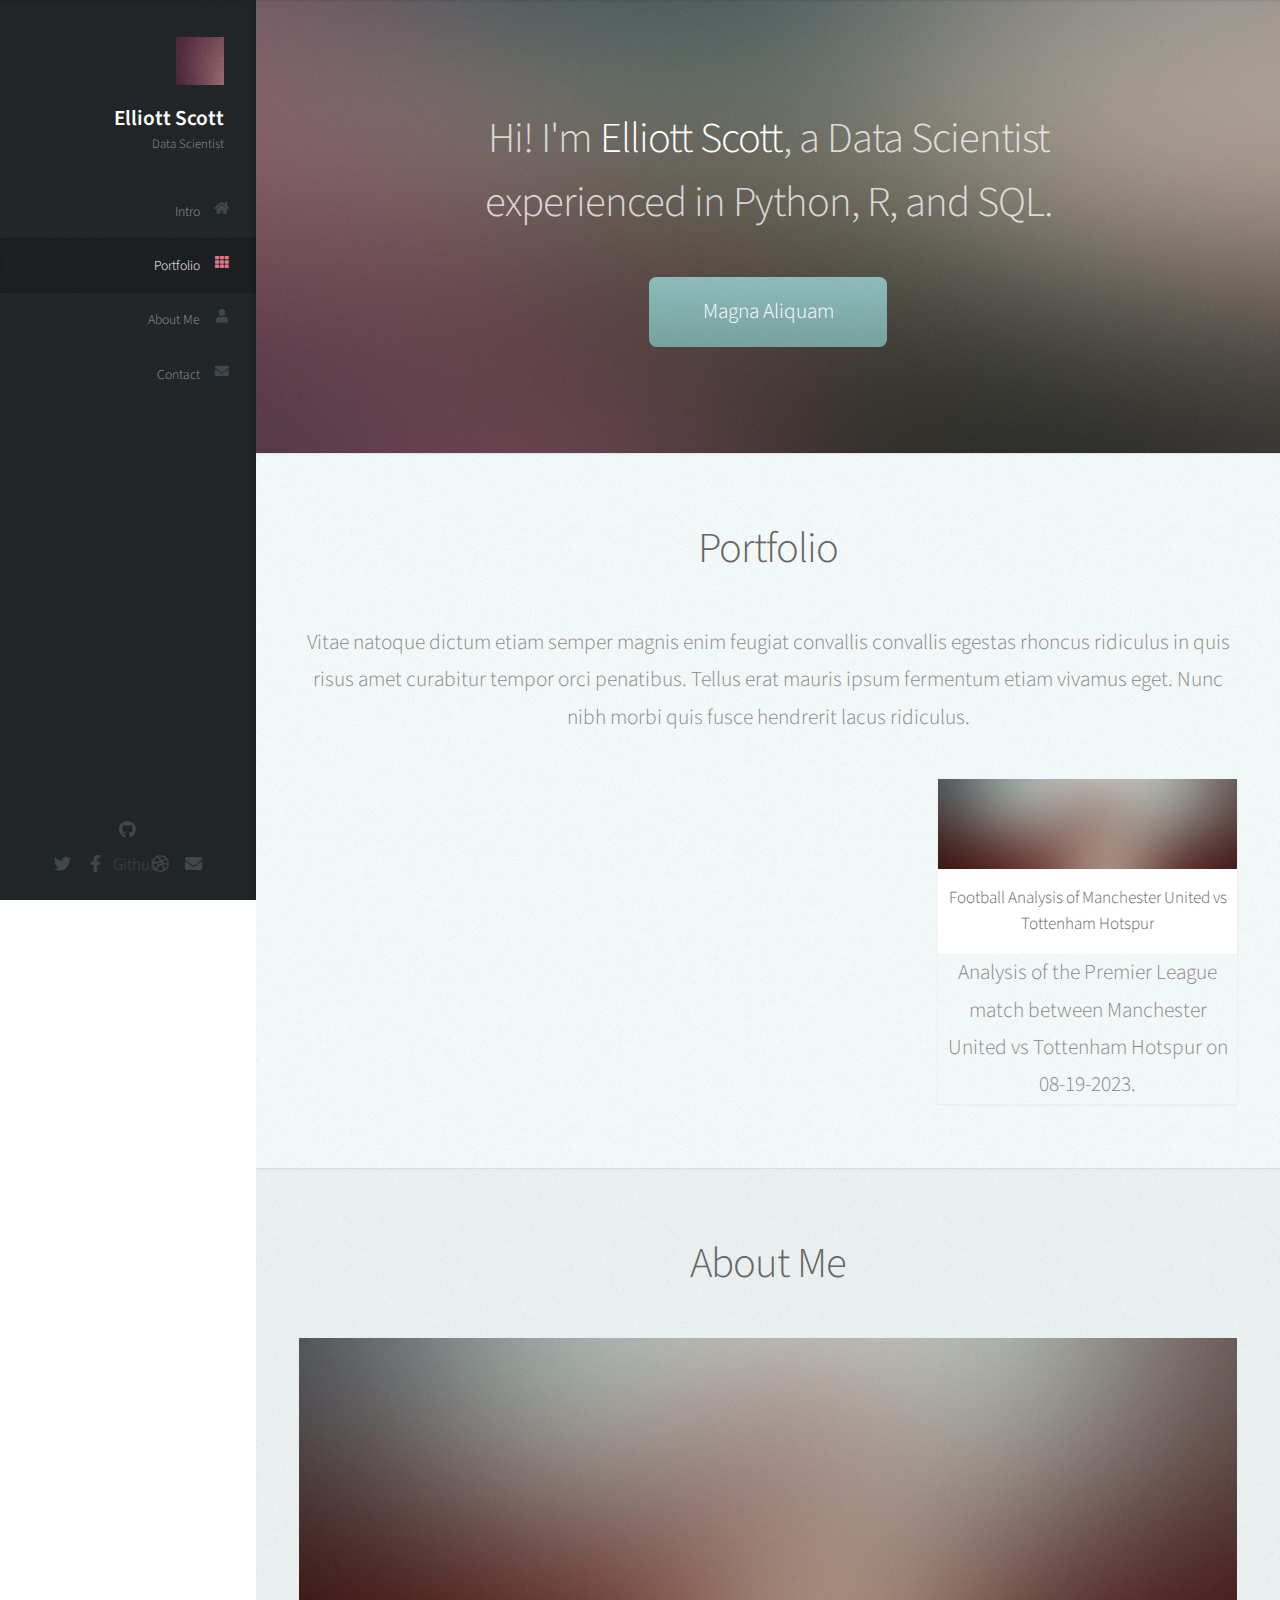
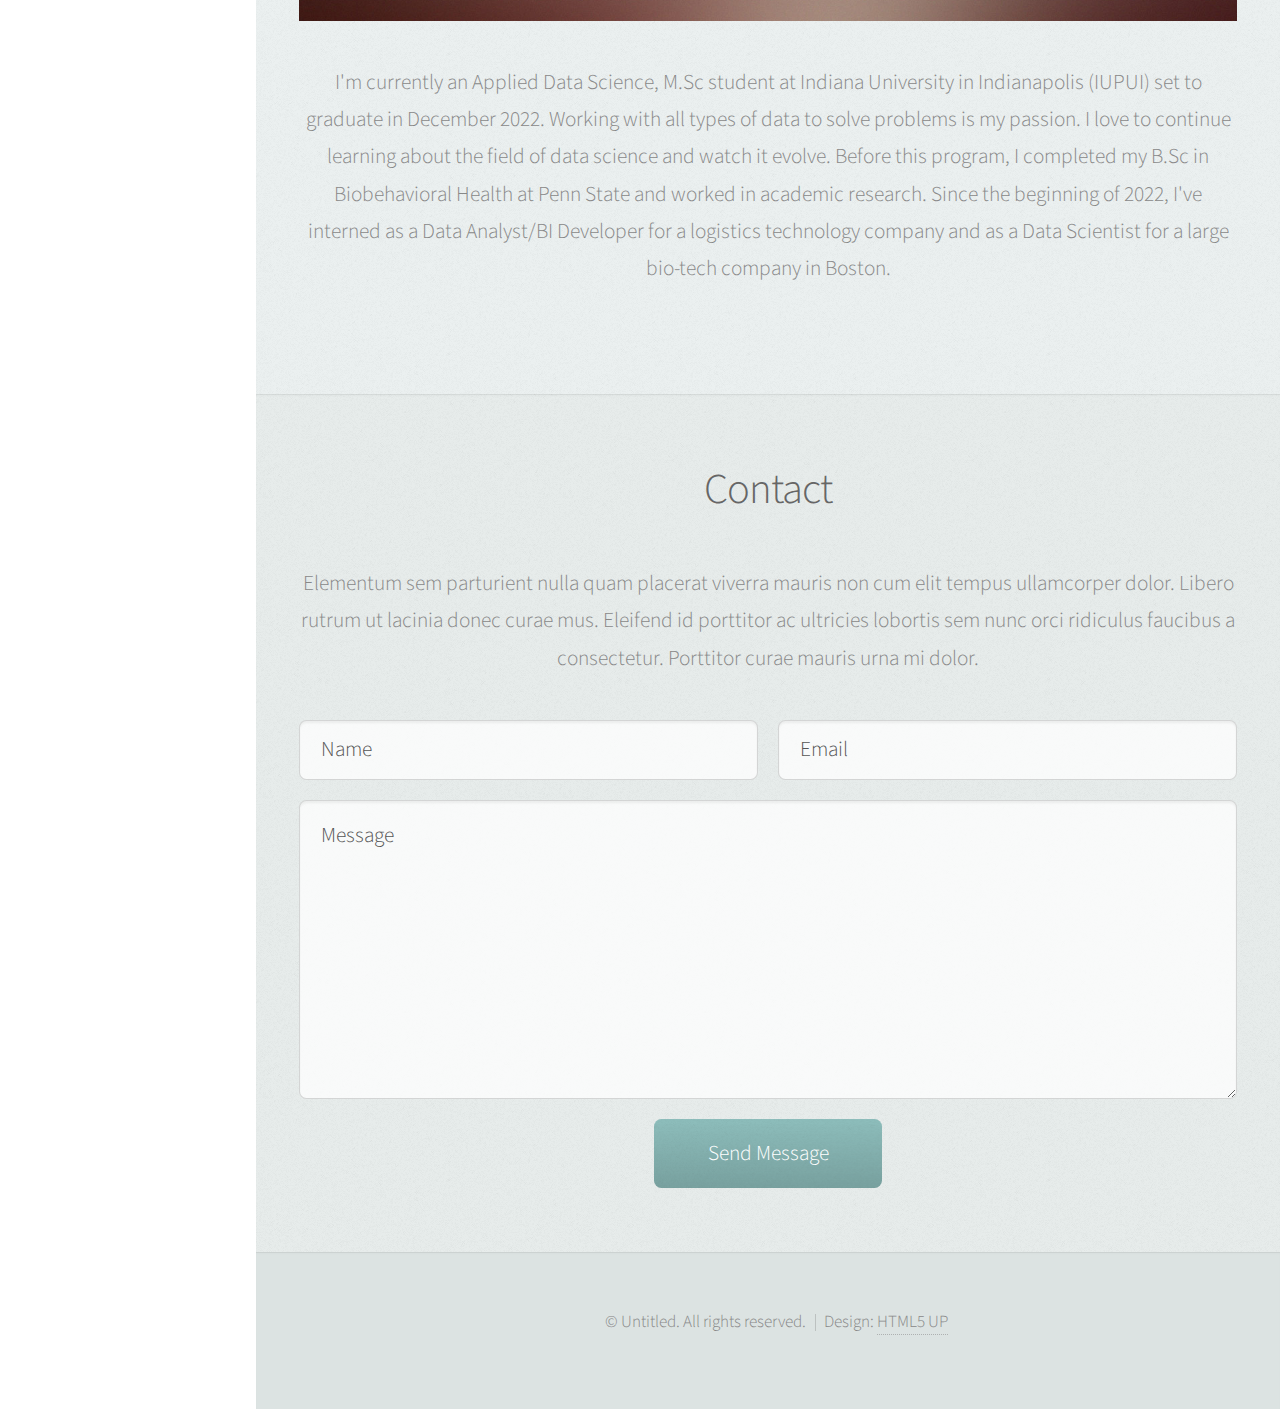
==== index.html @ d9883943 "Update index.html" ====
<!DOCTYPE HTML>
<!--
	Prologue by HTML5 UP
	html5up.net | @ajlkn
	Free for personal and commercial use under the CCA 3.0 license (html5up.net/license)
-->
<html>
	<head>
		<title>Elliott Scott - Portfolio</title>
		<meta charset="utf-8" />
		<meta name="viewport" content="width=device-width, initial-scale=1, user-scalable=no" />
		<link rel="stylesheet" href="assets/css/main.css" />
	</head>
	<body class="is-preload">

		<!-- Header -->
			<div id="header">

				<div class="top">

					<!-- Logo -->
						<div id="logo">
							<span class="image avatar48"><img src="images/avatar.jpg" alt="" /></span>
							<h1 id="title">Elliott Scott</h1>
							<p>Data Scientist</p>
						</div>

					<!-- Nav -->
						<nav id="nav">
							<ul>
								<li><a href="#top" id="top-link"><span class="icon solid fa-home">Intro</span></a></li>
								<li><a href="#portfolio" id="portfolio-link"><span class="icon solid fa-th">Portfolio</span></a></li>
								<li><a href="#about" id="about-link"><span class="icon solid fa-user">About Me</span></a></li>
								<li><a href="#contact" id="contact-link"><span class="icon solid fa-envelope">Contact</span></a></li>
							</ul>
						</nav>

				</div>

				<div class="bottom">

					<!-- Social Icons -->
						<ul class="icons">
							<li><a href="#" class="icon brands fa-twitter"><span class="label">Twitter</span></a></li>
							<li><a href="#" class="icon brands fa-facebook-f"><span class="label">Facebook</span></a></li>
							<li><a href="#" class="icon brands fa-github"><span the="label">Github</span></a></li>
							<li><a href="#" class="icon brands fa-dribbble"><span class="label">Dribbble</span></a></li>
							<li><a href="#" class="icon solid fa-envelope"><span class="label">Email</span></a></li>
						</ul>

				</div>

			</div>

		<!-- Main -->
			<div id="main">

				<!-- Intro -->
					<section id="top" class="one dark cover">
						<div class="container">

							<header>
								<h2 class="alt">Hi! I'm <strong>Elliott Scott</strong>, a Data Scientist<br />
								experienced in Python, R, and SQL.</h2>
								<p></p>
							</header>

							<footer>
								<a href="#portfolio" class="button scrolly">Magna Aliquam</a>
							</footer>

						</div>
					</section>

				<!-- Portfolio -->
					<section id="portfolio" class="two">
						<div class="container">

							<header>
								<h2>Portfolio</h2>
							</header>

							<p>Vitae natoque dictum etiam semper magnis enim feugiat convallis convallis
							egestas rhoncus ridiculus in quis risus amet curabitur tempor orci penatibus.
							Tellus erat mauris ipsum fermentum etiam vivamus eget. Nunc nibh morbi quis
							fusce hendrerit lacus ridiculus.</p>

							<div class="row">
								<div class="col-4 col-12-mobile">
								</div>
								<div class="col-4 col-12-mobile">
								</div>
								<div class="col-4 col-12-mobile">
									<article class="item">
										<a href="https://rpubs.com/elliottscott774/fba-man-tot-23" class="image fit"><img src="images/pic08.jpg" alt="" /></a>
										<header>
											<h3>Football Analysis of Manchester United vs Tottenham Hotspur</h3>
										</header>
										<p>Analysis of the Premier League match between Manchester United vs Tottenham Hotspur on 08-19-2023.</p>
									</article>
								</div>
							</div>

						</div>
					</section>

				<!-- About Me -->
					<section id="about" class="three">
						<div class="container">

							<header>
								<h2>About Me</h2>
							</header>

							<a href="#" class="image featured"><img src="images/pic08.jpg" alt="" /></a>

							<p>I'm currently an Applied Data Science, 
								M.Sc student at Indiana University in Indianapolis (IUPUI) set to graduate in December 2022.
								 Working with all types of data to solve problems is my passion.
								  I love to continue learning about the field of data science and watch it evolve.
								   Before this program, I completed my B.Sc in Biobehavioral Health at Penn State
								    and worked in academic research. Since the beginning of 2022, 
									I've interned as a Data Analyst/BI Developer for a logistics technology company and
									 as a Data Scientist for a large bio-tech company in Boston.</p>

						</div>
					</section>

				<!-- Contact -->
					<section id="contact" class="four">
						<div class="container">

							<header>
								<h2>Contact</h2>
							</header>

							<p>Elementum sem parturient nulla quam placerat viverra
							mauris non cum elit tempus ullamcorper dolor. Libero rutrum ut lacinia
							donec curae mus. Eleifend id porttitor ac ultricies lobortis sem nunc
							orci ridiculus faucibus a consectetur. Porttitor curae mauris urna mi dolor.</p>

							<form method="post" action="#">
								<div class="row">
									<div class="col-6 col-12-mobile"><input type="text" name="name" placeholder="Name" /></div>
									<div class="col-6 col-12-mobile"><input type="text" name="email" placeholder="Email" /></div>
									<div class="col-12">
										<textarea name="message" placeholder="Message"></textarea>
									</div>
									<div class="col-12">
										<input type="submit" value="Send Message" />
									</div>
								</div>
							</form>

						</div>
					</section>

			</div>

		<!-- Footer -->
			<div id="footer">

				<!-- Copyright -->
					<ul class="copyright">
						<li>&copy; Untitled. All rights reserved.</li><li>Design: <a href="http://html5up.net">HTML5 UP</a></li>
					</ul>

			</div>

		<!-- Scripts -->
			<script src="assets/js/jquery.min.js"></script>
			<script src="assets/js/jquery.scrolly.min.js"></script>
			<script src="assets/js/jquery.scrollex.min.js"></script>
			<script src="assets/js/browser.min.js"></script>
			<script src="assets/js/breakpoints.min.js"></script>
			<script src="assets/js/util.js"></script>
			<script src="assets/js/main.js"></script>

	</body>
</html>
---- assets/css/main.css ----
@import url("fontawesome-all.min.css");
@import url("https://fonts.googleapis.com/css?family=Source+Sans+Pro:300,300italic,400,600");

/*
	Prologue by HTML5 UP
	html5up.net | @ajlkn
	Free for personal and commercial use under the CCA 3.0 license (html5up.net/license)
*/

html, body, div, span, applet, object,
iframe, h1, h2, h3, h4, h5, h6, p, blockquote,
pre, a, abbr, acronym, address, big, cite,
code, del, dfn, em, img, ins, kbd, q, s, samp,
small, strike, strong, sub, sup, tt, var, b,
u, i, center, dl, dt, dd, ol, ul, li, fieldset,
form, label, legend, table, caption, tbody,
tfoot, thead, tr, th, td, article, aside,
canvas, details, embed, figure, figcaption,
footer, header, hgroup, menu, nav, output, ruby,
section, summary, time, mark, audio, video {
	margin: 0;
	padding: 0;
	border: 0;
	font-size: 100%;
	font: inherit;
	vertical-align: baseline;}

article, aside, details, figcaption, figure,
footer, header, hgroup, menu, nav, section {
	display: block;}

body {
	line-height: 1;
}

ol, ul {
	list-style: none;
}

blockquote, q {
	quotes: none;
}

	blockquote:before, blockquote:after, q:before, q:after {
		content: '';
		content: none;
	}

table {
	border-collapse: collapse;
	border-spacing: 0;
}

body {
	-webkit-text-size-adjust: none;
}

mark {
	background-color: transparent;
	color: inherit;
}

input::-moz-focus-inner {
	border: 0;
	padding: 0;
}

input, select, textarea {
	-moz-appearance: none;
	-webkit-appearance: none;
	-ms-appearance: none;
	appearance: none;
}

/* Basic */

	html {
		box-sizing: border-box;
	}

	*, *:before, *:after {
		box-sizing: inherit;
	}

	body {
		background: #fff;
		font-family: 'Source Sans Pro', sans-serif;
		font-size: 19pt;
		font-weight: 300;
		line-height: 1.75em;
		color: #888;
	}

		body.is-preload *, body.is-preload *:before, body.is-preload *:after {
			-moz-animation: none !important;
			-webkit-animation: none !important;
			-ms-animation: none !important;
			animation: none !important;
			-moz-transition: none !important;
			-webkit-transition: none !important;
			-ms-transition: none !important;
			transition: none !important;
		}

	input, textarea, select {
		font-family: 'Source Sans Pro', sans-serif;
		font-size: 19pt;
		font-weight: 300;
		line-height: 1.75em;
		color: #888;
	}

	h1, h2, h3, h4, h5, h6 {
		font-weight: 300;
		color: #666;
		line-height: 1.5em;
	}

	h1 a, h2 a, h3 a, h4 a, h5 a, h6 a {
		color: inherit;
		text-decoration: none;
	}

		h1 a strong, h2 a strong, h3 a strong, h4 a strong, h5 a strong, h6 a strong {
			color: #333;
		}

	h2 {
		font-size: 2em;
		letter-spacing: -1px;
	}

		h2.alt {
			color: #888;
		}

			h2.alt strong {
				color: #666;
			}

	h3 {
		font-size: 1.5em;
	}

	header {
		margin: 0 0 2em 0;
	}

		header > p {
			margin: 1em 0 0 0;
		}

	footer {
		margin: 2em 0 0 0;
	}

	strong, b {
		font-weight: 300;
		color: #666;
	}

	em, i {
		font-style: italic;
	}

	a {
		text-decoration: none;
		color: inherit;
		border-bottom: dotted 1px rgba(128, 128, 128, 0.5);
		-moz-transition: color 0.35s ease-in-out, border-bottom-color 0.35s ease-in-out;
		-webkit-transition: color 0.35s ease-in-out, border-bottom-color 0.35s ease-in-out;
		-ms-transition: color 0.35s ease-in-out, border-bottom-color 0.35s ease-in-out;
		transition: color 0.35s ease-in-out, border-bottom-color 0.35s ease-in-out;
		outline: 0;
	}

		a:hover {
			color: #E27689;
			border-bottom-color: rgba(255, 255, 255, 0);
		}

	sub {
		position: relative;
		top: 0.5em;
		font-size: 0.8em;
	}

	sup {
		position: relative;
		top: -0.5em;
		font-size: 0.8em;
	}

	hr {
		border: 0;
		border-top: solid 1px #ddd;
	}

	blockquote {
		border-left: solid 0.5em #ddd;
		padding: 1em 0 1em 2em;
		font-style: italic;
	}

	p, ul, ol, dl, table {
		margin-bottom: 2em;
	}

	br.clear {
		clear: both;
	}

/* Container */

	.container {
		margin: 0 auto;
		max-width: 100%;
		width: 1400px;
	}

		@media screen and (min-width: 961px) and (max-width: 1880px) {

			.container {
				width: 1200px;
			}

		}

		@media screen and (min-width: 961px) and (max-width: 1620px) {

			.container {
				width: 960px;
			}

		}

		@media screen and (min-width: 961px) and (max-width: 1320px) {

			.container {
				width: 100%;
			}

		}

		@media screen and (max-width: 960px) {

			.container {
				width: 100%;
			}

		}

		@media screen and (max-width: 736px) {

			.container {
				width: 100%;
			}

		}

/* Row */

	.row {
		display: flex;
		flex-wrap: wrap;
		box-sizing: border-box;
		align-items: stretch;
	}

		.row > * {
			box-sizing: border-box;
		}

		.row.gtr-uniform > * > :last-child {
			margin-bottom: 0;
		}

		.row.aln-left {
			justify-content: flex-start;
		}

		.row.aln-center {
			justify-content: center;
		}

		.row.aln-right {
			justify-content: flex-end;
		}

		.row.aln-top {
			align-items: flex-start;
		}

		.row.aln-middle {
			align-items: center;
		}

		.row.aln-bottom {
			align-items: flex-end;
		}

		.row > .imp {
			order: -1;
		}

		.row > .col-1 {
			width: 8.33333%;
		}

		.row > .off-1 {
			margin-left: 8.33333%;
		}

		.row > .col-2 {
			width: 16.66667%;
		}

		.row > .off-2 {
			margin-left: 16.66667%;
		}

		.row > .col-3 {
			width: 25%;
		}

		.row > .off-3 {
			margin-left: 25%;
		}

		.row > .col-4 {
			width: 33.33333%;
		}

		.row > .off-4 {
			margin-left: 33.33333%;
		}

		.row > .col-5 {
			width: 41.66667%;
		}

		.row > .off-5 {
			margin-left: 41.66667%;
		}

		.row > .col-6 {
			width: 50%;
		}

		.row > .off-6 {
			margin-left: 50%;
		}

		.row > .col-7 {
			width: 58.33333%;
		}

		.row > .off-7 {
			margin-left: 58.33333%;
		}

		.row > .col-8 {
			width: 66.66667%;
		}

		.row > .off-8 {
			margin-left: 66.66667%;
		}

		.row > .col-9 {
			width: 75%;
		}

		.row > .off-9 {
			margin-left: 75%;
		}

		.row > .col-10 {
			width: 83.33333%;
		}

		.row > .off-10 {
			margin-left: 83.33333%;
		}

		.row > .col-11 {
			width: 91.66667%;
		}

		.row > .off-11 {
			margin-left: 91.66667%;
		}

		.row > .col-12 {
			width: 100%;
		}

		.row > .off-12 {
			margin-left: 100%;
		}

		.row.gtr-0 {
			margin-top: 0px;
			margin-left: 0px;
		}

			.row.gtr-0 > * {
				padding: 0px 0 0 0px;
			}

			.row.gtr-0.gtr-uniform {
				margin-top: 0px;
			}

				.row.gtr-0.gtr-uniform > * {
					padding-top: 0px;
				}

		.row.gtr-25 {
			margin-top: -10px;
			margin-left: -10px;
		}

			.row.gtr-25 > * {
				padding: 10px 0 0 10px;
			}

			.row.gtr-25.gtr-uniform {
				margin-top: -10px;
			}

				.row.gtr-25.gtr-uniform > * {
					padding-top: 10px;
				}

		.row.gtr-50 {
			margin-top: -20px;
			margin-left: -20px;
		}

			.row.gtr-50 > * {
				padding: 20px 0 0 20px;
			}

			.row.gtr-50.gtr-uniform {
				margin-top: -20px;
			}

				.row.gtr-50.gtr-uniform > * {
					padding-top: 20px;
				}

		.row {
			margin-top: -40px;
			margin-left: -40px;
		}

			.row > * {
				padding: 40px 0 0 40px;
			}

			.row.gtr-uniform {
				margin-top: -40px;
			}

				.row.gtr-uniform > * {
					padding-top: 40px;
				}

		.row.gtr-150 {
			margin-top: -60px;
			margin-left: -60px;
		}

			.row.gtr-150 > * {
				padding: 60px 0 0 60px;
			}

			.row.gtr-150.gtr-uniform {
				margin-top: -60px;
			}

				.row.gtr-150.gtr-uniform > * {
					padding-top: 60px;
				}

		.row.gtr-200 {
			margin-top: -80px;
			margin-left: -80px;
		}

			.row.gtr-200 > * {
				padding: 80px 0 0 80px;
			}

			.row.gtr-200.gtr-uniform {
				margin-top: -80px;
			}

				.row.gtr-200.gtr-uniform > * {
					padding-top: 80px;
				}

		@media screen and (min-width: 961px) and (max-width: 1880px) {

			.row {
				display: flex;
				flex-wrap: wrap;
				box-sizing: border-box;
				align-items: stretch;
			}

				.row > * {
					box-sizing: border-box;
				}

				.row.gtr-uniform > * > :last-child {
					margin-bottom: 0;
				}

				.row.aln-left {
					justify-content: flex-start;
				}

				.row.aln-center {
					justify-content: center;
				}

				.row.aln-right {
					justify-content: flex-end;
				}

				.row.aln-top {
					align-items: flex-start;
				}

				.row.aln-middle {
					align-items: center;
				}

				.row.aln-bottom {
					align-items: flex-end;
				}

				.row > .imp-wide {
					order: -1;
				}

				.row > .col-1-wide {
					width: 8.33333%;
				}

				.row > .off-1-wide {
					margin-left: 8.33333%;
				}

				.row > .col-2-wide {
					width: 16.66667%;
				}

				.row > .off-2-wide {
					margin-left: 16.66667%;
				}

				.row > .col-3-wide {
					width: 25%;
				}

				.row > .off-3-wide {
					margin-left: 25%;
				}

				.row > .col-4-wide {
					width: 33.33333%;
				}

				.row > .off-4-wide {
					margin-left: 33.33333%;
				}

				.row > .col-5-wide {
					width: 41.66667%;
				}

				.row > .off-5-wide {
					margin-left: 41.66667%;
				}

				.row > .col-6-wide {
					width: 50%;
				}

				.row > .off-6-wide {
					margin-left: 50%;
				}

				.row > .col-7-wide {
					width: 58.33333%;
				}

				.row > .off-7-wide {
					margin-left: 58.33333%;
				}

				.row > .col-8-wide {
					width: 66.66667%;
				}

				.row > .off-8-wide {
					margin-left: 66.66667%;
				}

				.row > .col-9-wide {
					width: 75%;
				}

				.row > .off-9-wide {
					margin-left: 75%;
				}

				.row > .col-10-wide {
					width: 83.33333%;
				}

				.row > .off-10-wide {
					margin-left: 83.33333%;
				}

				.row > .col-11-wide {
					width: 91.66667%;
				}

				.row > .off-11-wide {
					margin-left: 91.66667%;
				}

				.row > .col-12-wide {
					width: 100%;
				}

				.row > .off-12-wide {
					margin-left: 100%;
				}

				.row.gtr-0 {
					margin-top: 0px;
					margin-left: 0px;
				}

					.row.gtr-0 > * {
						padding: 0px 0 0 0px;
					}

					.row.gtr-0.gtr-uniform {
						margin-top: 0px;
					}

						.row.gtr-0.gtr-uniform > * {
							padding-top: 0px;
						}

				.row.gtr-25 {
					margin-top: -10px;
					margin-left: -10px;
				}

					.row.gtr-25 > * {
						padding: 10px 0 0 10px;
					}

					.row.gtr-25.gtr-uniform {
						margin-top: -10px;
					}

						.row.gtr-25.gtr-uniform > * {
							padding-top: 10px;
						}

				.row.gtr-50 {
					margin-top: -20px;
					margin-left: -20px;
				}

					.row.gtr-50 > * {
						padding: 20px 0 0 20px;
					}

					.row.gtr-50.gtr-uniform {
						margin-top: -20px;
					}

						.row.gtr-50.gtr-uniform > * {
							padding-top: 20px;
						}

				.row {
					margin-top: -40px;
					margin-left: -40px;
				}

					.row > * {
						padding: 40px 0 0 40px;
					}

					.row.gtr-uniform {
						margin-top: -40px;
					}

						.row.gtr-uniform > * {
							padding-top: 40px;
						}

				.row.gtr-150 {
					margin-top: -60px;
					margin-left: -60px;
				}

					.row.gtr-150 > * {
						padding: 60px 0 0 60px;
					}

					.row.gtr-150.gtr-uniform {
						margin-top: -60px;
					}

						.row.gtr-150.gtr-uniform > * {
							padding-top: 60px;
						}

				.row.gtr-200 {
					margin-top: -80px;
					margin-left: -80px;
				}

					.row.gtr-200 > * {
						padding: 80px 0 0 80px;
					}

					.row.gtr-200.gtr-uniform {
						margin-top: -80px;
					}

						.row.gtr-200.gtr-uniform > * {
							padding-top: 80px;
						}

		}

		@media screen and (min-width: 961px) and (max-width: 1620px) {

			.row {
				display: flex;
				flex-wrap: wrap;
				box-sizing: border-box;
				align-items: stretch;
			}

				.row > * {
					box-sizing: border-box;
				}

				.row.gtr-uniform > * > :last-child {
					margin-bottom: 0;
				}

				.row.aln-left {
					justify-content: flex-start;
				}

				.row.aln-center {
					justify-content: center;
				}

				.row.aln-right {
					justify-content: flex-end;
				}

				.row.aln-top {
					align-items: flex-start;
				}

				.row.aln-middle {
					align-items: center;
				}

				.row.aln-bottom {
					align-items: flex-end;
				}

				.row > .imp-normal {
					order: -1;
				}

				.row > .col-1-normal {
					width: 8.33333%;
				}

				.row > .off-1-normal {
					margin-left: 8.33333%;
				}

				.row > .col-2-normal {
					width: 16.66667%;
				}

				.row > .off-2-normal {
					margin-left: 16.66667%;
				}

				.row > .col-3-normal {
					width: 25%;
				}

				.row > .off-3-normal {
					margin-left: 25%;
				}

				.row > .col-4-normal {
					width: 33.33333%;
				}

				.row > .off-4-normal {
					margin-left: 33.33333%;
				}

				.row > .col-5-normal {
					width: 41.66667%;
				}

				.row > .off-5-normal {
					margin-left: 41.66667%;
				}

				.row > .col-6-normal {
					width: 50%;
				}

				.row > .off-6-normal {
					margin-left: 50%;
				}

				.row > .col-7-normal {
					width: 58.33333%;
				}

				.row > .off-7-normal {
					margin-left: 58.33333%;
				}

				.row > .col-8-normal {
					width: 66.66667%;
				}

				.row > .off-8-normal {
					margin-left: 66.66667%;
				}

				.row > .col-9-normal {
					width: 75%;
				}

				.row > .off-9-normal {
					margin-left: 75%;
				}

				.row > .col-10-normal {
					width: 83.33333%;
				}

				.row > .off-10-normal {
					margin-left: 83.33333%;
				}

				.row > .col-11-normal {
					width: 91.66667%;
				}

				.row > .off-11-normal {
					margin-left: 91.66667%;
				}

				.row > .col-12-normal {
					width: 100%;
				}

				.row > .off-12-normal {
					margin-left: 100%;
				}

				.row.gtr-0 {
					margin-top: 0px;
					margin-left: 0px;
				}

					.row.gtr-0 > * {
						padding: 0px 0 0 0px;
					}

					.row.gtr-0.gtr-uniform {
						margin-top: 0px;
					}

						.row.gtr-0.gtr-uniform > * {
							padding-top: 0px;
						}

				.row.gtr-25 {
					margin-top: -10px;
					margin-left: -10px;
				}

					.row.gtr-25 > * {
						padding: 10px 0 0 10px;
					}

					.row.gtr-25.gtr-uniform {
						margin-top: -10px;
					}

						.row.gtr-25.gtr-uniform > * {
							padding-top: 10px;
						}

				.row.gtr-50 {
					margin-top: -20px;
					margin-left: -20px;
				}

					.row.gtr-50 > * {
						padding: 20px 0 0 20px;
					}

					.row.gtr-50.gtr-uniform {
						margin-top: -20px;
					}

						.row.gtr-50.gtr-uniform > * {
							padding-top: 20px;
						}

				.row {
					margin-top: -40px;
					margin-left: -40px;
				}

					.row > * {
						padding: 40px 0 0 40px;
					}

					.row.gtr-uniform {
						margin-top: -40px;
					}

						.row.gtr-uniform > * {
							padding-top: 40px;
						}

				.row.gtr-150 {
					margin-top: -60px;
					margin-left: -60px;
				}

					.row.gtr-150 > * {
						padding: 60px 0 0 60px;
					}

					.row.gtr-150.gtr-uniform {
						margin-top: -60px;
					}

						.row.gtr-150.gtr-uniform > * {
							padding-top: 60px;
						}

				.row.gtr-200 {
					margin-top: -80px;
					margin-left: -80px;
				}

					.row.gtr-200 > * {
						padding: 80px 0 0 80px;
					}

					.row.gtr-200.gtr-uniform {
						margin-top: -80px;
					}

						.row.gtr-200.gtr-uniform > * {
							padding-top: 80px;
						}

		}

		@media screen and (min-width: 961px) and (max-width: 1320px) {

			.row {
				display: flex;
				flex-wrap: wrap;
				box-sizing: border-box;
				align-items: stretch;
			}

				.row > * {
					box-sizing: border-box;
				}

				.row.gtr-uniform > * > :last-child {
					margin-bottom: 0;
				}

				.row.aln-left {
					justify-content: flex-start;
				}

				.row.aln-center {
					justify-content: center;
				}

				.row.aln-right {
					justify-content: flex-end;
				}

				.row.aln-top {
					align-items: flex-start;
				}

				.row.aln-middle {
					align-items: center;
				}

				.row.aln-bottom {
					align-items: flex-end;
				}

				.row > .imp-narrow {
					order: -1;
				}

				.row > .col-1-narrow {
					width: 8.33333%;
				}

				.row > .off-1-narrow {
					margin-left: 8.33333%;
				}

				.row > .col-2-narrow {
					width: 16.66667%;
				}

				.row > .off-2-narrow {
					margin-left: 16.66667%;
				}

				.row > .col-3-narrow {
					width: 25%;
				}

				.row > .off-3-narrow {
					margin-left: 25%;
				}

				.row > .col-4-narrow {
					width: 33.33333%;
				}

				.row > .off-4-narrow {
					margin-left: 33.33333%;
				}

				.row > .col-5-narrow {
					width: 41.66667%;
				}

				.row > .off-5-narrow {
					margin-left: 41.66667%;
				}

				.row > .col-6-narrow {
					width: 50%;
				}

				.row > .off-6-narrow {
					margin-left: 50%;
				}

				.row > .col-7-narrow {
					width: 58.33333%;
				}

				.row > .off-7-narrow {
					margin-left: 58.33333%;
				}

				.row > .col-8-narrow {
					width: 66.66667%;
				}

				.row > .off-8-narrow {
					margin-left: 66.66667%;
				}

				.row > .col-9-narrow {
					width: 75%;
				}

				.row > .off-9-narrow {
					margin-left: 75%;
				}

				.row > .col-10-narrow {
					width: 83.33333%;
				}

				.row > .off-10-narrow {
					margin-left: 83.33333%;
				}

				.row > .col-11-narrow {
					width: 91.66667%;
				}

				.row > .off-11-narrow {
					margin-left: 91.66667%;
				}

				.row > .col-12-narrow {
					width: 100%;
				}

				.row > .off-12-narrow {
					margin-left: 100%;
				}

				.row.gtr-0 {
					margin-top: 0px;
					margin-left: 0px;
				}

					.row.gtr-0 > * {
						padding: 0px 0 0 0px;
					}

					.row.gtr-0.gtr-uniform {
						margin-top: 0px;
					}

						.row.gtr-0.gtr-uniform > * {
							padding-top: 0px;
						}

				.row.gtr-25 {
					margin-top: -5px;
					margin-left: -5px;
				}

					.row.gtr-25 > * {
						padding: 5px 0 0 5px;
					}

					.row.gtr-25.gtr-uniform {
						margin-top: -5px;
					}

						.row.gtr-25.gtr-uniform > * {
							padding-top: 5px;
						}

				.row.gtr-50 {
					margin-top: -10px;
					margin-left: -10px;
				}

					.row.gtr-50 > * {
						padding: 10px 0 0 10px;
					}

					.row.gtr-50.gtr-uniform {
						margin-top: -10px;
					}

						.row.gtr-50.gtr-uniform > * {
							padding-top: 10px;
						}

				.row {
					margin-top: -20px;
					margin-left: -20px;
				}

					.row > * {
						padding: 20px 0 0 20px;
					}

					.row.gtr-uniform {
						margin-top: -20px;
					}

						.row.gtr-uniform > * {
							padding-top: 20px;
						}

				.row.gtr-150 {
					margin-top: -30px;
					margin-left: -30px;
				}

					.row.gtr-150 > * {
						padding: 30px 0 0 30px;
					}

					.row.gtr-150.gtr-uniform {
						margin-top: -30px;
					}

						.row.gtr-150.gtr-uniform > * {
							padding-top: 30px;
						}

				.row.gtr-200 {
					margin-top: -40px;
					margin-left: -40px;
				}

					.row.gtr-200 > * {
						padding: 40px 0 0 40px;
					}

					.row.gtr-200.gtr-uniform {
						margin-top: -40px;
					}

						.row.gtr-200.gtr-uniform > * {
							padding-top: 40px;
						}

		}

		@media screen and (max-width: 960px) {

			.row {
				display: flex;
				flex-wrap: wrap;
				box-sizing: border-box;
				align-items: stretch;
			}

				.row > * {
					box-sizing: border-box;
				}

				.row.gtr-uniform > * > :last-child {
					margin-bottom: 0;
				}

				.row.aln-left {
					justify-content: flex-start;
				}

				.row.aln-center {
					justify-content: center;
				}

				.row.aln-right {
					justify-content: flex-end;
				}

				.row.aln-top {
					align-items: flex-start;
				}

				.row.aln-middle {
					align-items: center;
				}

				.row.aln-bottom {
					align-items: flex-end;
				}

				.row > .imp-narrower {
					order: -1;
				}

				.row > .col-1-narrower {
					width: 8.33333%;
				}

				.row > .off-1-narrower {
					margin-left: 8.33333%;
				}

				.row > .col-2-narrower {
					width: 16.66667%;
				}

				.row > .off-2-narrower {
					margin-left: 16.66667%;
				}

				.row > .col-3-narrower {
					width: 25%;
				}

				.row > .off-3-narrower {
					margin-left: 25%;
				}

				.row > .col-4-narrower {
					width: 33.33333%;
				}

				.row > .off-4-narrower {
					margin-left: 33.33333%;
				}

				.row > .col-5-narrower {
					width: 41.66667%;
				}

				.row > .off-5-narrower {
					margin-left: 41.66667%;
				}

				.row > .col-6-narrower {
					width: 50%;
				}

				.row > .off-6-narrower {
					margin-left: 50%;
				}

				.row > .col-7-narrower {
					width: 58.33333%;
				}

				.row > .off-7-narrower {
					margin-left: 58.33333%;
				}

				.row > .col-8-narrower {
					width: 66.66667%;
				}

				.row > .off-8-narrower {
					margin-left: 66.66667%;
				}

				.row > .col-9-narrower {
					width: 75%;
				}

				.row > .off-9-narrower {
					margin-left: 75%;
				}

				.row > .col-10-narrower {
					width: 83.33333%;
				}

				.row > .off-10-narrower {
					margin-left: 83.33333%;
				}

				.row > .col-11-narrower {
					width: 91.66667%;
				}

				.row > .off-11-narrower {
					margin-left: 91.66667%;
				}

				.row > .col-12-narrower {
					width: 100%;
				}

				.row > .off-12-narrower {
					margin-left: 100%;
				}

				.row.gtr-0 {
					margin-top: 0px;
					margin-left: 0px;
				}

					.row.gtr-0 > * {
						padding: 0px 0 0 0px;
					}

					.row.gtr-0.gtr-uniform {
						margin-top: 0px;
					}

						.row.gtr-0.gtr-uniform > * {
							padding-top: 0px;
						}

				.row.gtr-25 {
					margin-top: -5px;
					margin-left: -5px;
				}

					.row.gtr-25 > * {
						padding: 5px 0 0 5px;
					}

					.row.gtr-25.gtr-uniform {
						margin-top: -5px;
					}

						.row.gtr-25.gtr-uniform > * {
							padding-top: 5px;
						}

				.row.gtr-50 {
					margin-top: -10px;
					margin-left: -10px;
				}

					.row.gtr-50 > * {
						padding: 10px 0 0 10px;
					}

					.row.gtr-50.gtr-uniform {
						margin-top: -10px;
					}

						.row.gtr-50.gtr-uniform > * {
							padding-top: 10px;
						}

				.row {
					margin-top: -20px;
					margin-left: -20px;
				}

					.row > * {
						padding: 20px 0 0 20px;
					}

					.row.gtr-uniform {
						margin-top: -20px;
					}

						.row.gtr-uniform > * {
							padding-top: 20px;
						}

				.row.gtr-150 {
					margin-top: -30px;
					margin-left: -30px;
				}

					.row.gtr-150 > * {
						padding: 30px 0 0 30px;
					}

					.row.gtr-150.gtr-uniform {
						margin-top: -30px;
					}

						.row.gtr-150.gtr-uniform > * {
							padding-top: 30px;
						}

				.row.gtr-200 {
					margin-top: -40px;
					margin-left: -40px;
				}

					.row.gtr-200 > * {
						padding: 40px 0 0 40px;
					}

					.row.gtr-200.gtr-uniform {
						margin-top: -40px;
					}

						.row.gtr-200.gtr-uniform > * {
							padding-top: 40px;
						}

		}

		@media screen and (max-width: 736px) {

			.row {
				display: flex;
				flex-wrap: wrap;
				box-sizing: border-box;
				align-items: stretch;
			}

				.row > * {
					box-sizing: border-box;
				}

				.row.gtr-uniform > * > :last-child {
					margin-bottom: 0;
				}

				.row.aln-left {
					justify-content: flex-start;
				}

				.row.aln-center {
					justify-content: center;
				}

				.row.aln-right {
					justify-content: flex-end;
				}

				.row.aln-top {
					align-items: flex-start;
				}

				.row.aln-middle {
					align-items: center;
				}

				.row.aln-bottom {
					align-items: flex-end;
				}

				.row > .imp-mobile {
					order: -1;
				}

				.row > .col-1-mobile {
					width: 8.33333%;
				}

				.row > .off-1-mobile {
					margin-left: 8.33333%;
				}

				.row > .col-2-mobile {
					width: 16.66667%;
				}

				.row > .off-2-mobile {
					margin-left: 16.66667%;
				}

				.row > .col-3-mobile {
					width: 25%;
				}

				.row > .off-3-mobile {
					margin-left: 25%;
				}

				.row > .col-4-mobile {
					width: 33.33333%;
				}

				.row > .off-4-mobile {
					margin-left: 33.33333%;
				}

				.row > .col-5-mobile {
					width: 41.66667%;
				}

				.row > .off-5-mobile {
					margin-left: 41.66667%;
				}

				.row > .col-6-mobile {
					width: 50%;
				}

				.row > .off-6-mobile {
					margin-left: 50%;
				}

				.row > .col-7-mobile {
					width: 58.33333%;
				}

				.row > .off-7-mobile {
					margin-left: 58.33333%;
				}

				.row > .col-8-mobile {
					width: 66.66667%;
				}

				.row > .off-8-mobile {
					margin-left: 66.66667%;
				}

				.row > .col-9-mobile {
					width: 75%;
				}

				.row > .off-9-mobile {
					margin-left: 75%;
				}

				.row > .col-10-mobile {
					width: 83.33333%;
				}

				.row > .off-10-mobile {
					margin-left: 83.33333%;
				}

				.row > .col-11-mobile {
					width: 91.66667%;
				}

				.row > .off-11-mobile {
					margin-left: 91.66667%;
				}

				.row > .col-12-mobile {
					width: 100%;
				}

				.row > .off-12-mobile {
					margin-left: 100%;
				}

				.row.gtr-0 {
					margin-top: 0px;
					margin-left: 0px;
				}

					.row.gtr-0 > * {
						padding: 0px 0 0 0px;
					}

					.row.gtr-0.gtr-uniform {
						margin-top: 0px;
					}

						.row.gtr-0.gtr-uniform > * {
							padding-top: 0px;
						}

				.row.gtr-25 {
					margin-top: -5px;
					margin-left: -5px;
				}

					.row.gtr-25 > * {
						padding: 5px 0 0 5px;
					}

					.row.gtr-25.gtr-uniform {
						margin-top: -5px;
					}

						.row.gtr-25.gtr-uniform > * {
							padding-top: 5px;
						}

				.row.gtr-50 {
					margin-top: -10px;
					margin-left: -10px;
				}

					.row.gtr-50 > * {
						padding: 10px 0 0 10px;
					}

					.row.gtr-50.gtr-uniform {
						margin-top: -10px;
					}

						.row.gtr-50.gtr-uniform > * {
							padding-top: 10px;
						}

				.row {
					margin-top: -20px;
					margin-left: -20px;
				}

					.row > * {
						padding: 20px 0 0 20px;
					}

					.row.gtr-uniform {
						margin-top: -20px;
					}

						.row.gtr-uniform > * {
							padding-top: 20px;
						}

				.row.gtr-150 {
					margin-top: -30px;
					margin-left: -30px;
				}

					.row.gtr-150 > * {
						padding: 30px 0 0 30px;
					}

					.row.gtr-150.gtr-uniform {
						margin-top: -30px;
					}

						.row.gtr-150.gtr-uniform > * {
							padding-top: 30px;
						}

				.row.gtr-200 {
					margin-top: -40px;
					margin-left: -40px;
				}

					.row.gtr-200 > * {
						padding: 40px 0 0 40px;
					}

					.row.gtr-200.gtr-uniform {
						margin-top: -40px;
					}

						.row.gtr-200.gtr-uniform > * {
							padding-top: 40px;
						}

		}

/* Sections/Article */

	section, article {
		margin-bottom: 3em;
	}

		section > :last-child,
		section > .container, section:last-child, article > :last-child,
		article > .container, article:last-child {
			margin-bottom: 0;
		}

		.row > section, .row > article {
			margin-bottom: 0;
		}

/* Image */

	.image {
		display: inline-block;
		border: 0;
	}

		.image img {
			display: block;
			width: 100%;
		}

		.image.avatar48 {
			width: 48px;
			height: 48px;
			background: #f00;
		}

			.image.avatar48 img {
				width: 48px;
				height: 48px;
			}

		.image.fit {
			display: block;
			width: 100%;
		}

		.image.featured {
			display: block;
			width: 100%;
			margin: 0 0 2em 0;
		}

		.image.left {
			float: left;
			margin: 0 2em 2em 0;
		}

		.image.centered {
			display: block;
			margin: 0 0 2em 0;
		}

			.image.centered img {
				margin: 0 auto;
				width: auto;
			}

/* List */

	ul {
		list-style: disc;
		padding-left: 1em;
	}

		ul li {
			padding-left: 0.5em;
		}

	ol {
		list-style: decimal;
		padding-left: 1.25em;
	}

		ol li {
			padding-left: 0.25em;
		}

/* Icons */

	ul.icons {
		cursor: default;
		list-style: none;
		padding-left: 0;
	}

		ul.icons li {
			display: inline-block;
			padding-left: 0;
		}

		ul.icons a {
			display: inline-block;
			width: 2em;
			height: 2em;
			line-height: 2em;
			text-align: center;
			border: 0;
		}

/* Form */

	form label {
		display: block;
		text-align: left;
		margin-bottom: 0.5em;
	}

	form input[type="text"],
	form input[type="email"],
	form input[type="password"],
	form select,
	form textarea {
		position: relative;
		-webkit-appearance: none;
		display: block;
		border: 0;
		outline: 0;
		background: #fff;
		background: rgba(255, 255, 255, 0.75);
		width: 100%;
		border-radius: 0.35em;
		padding: 0.75em 1em 0.75em 1em;
		box-shadow: inset 0 0.1em 0.1em 0 rgba(0, 0, 0, 0.05);
		border: solid 1px rgba(0, 0, 0, 0.15);
		-moz-transition: all 0.35s ease-in-out;
		-webkit-transition: all 0.35s ease-in-out;
		-ms-transition: all 0.35s ease-in-out;
		transition: all 0.35s ease-in-out;
	}

		form input[type="text"]:focus,
		form input[type="email"]:focus,
		form input[type="password"]:focus,
		form select:focus,
		form textarea:focus {
			box-shadow: 0 0 2px 1px #8ebebc;
			background: #fff;
		}

	form input[type="text"],
	form input[type="email"],
	form input[type="password"],
	form select {
		line-height: 1.25em;
	}

	form textarea {
		min-height: 14em;
	}

	form ::-webkit-input-placeholder {
		color: #555 !important;
	}

	form :-moz-placeholder {
		color: #555 !important;
	}

	form ::-moz-placeholder {
		color: #555 !important;
	}

	form :-ms-input-placeholder {
		color: #555 !important;
	}

	form ::-moz-focus-inner {
		border: 0;
	}

/* Table */

	table {
		width: 100%;
		text-align: left;
	}

		table tbody tr:nth-child(2n+2) {
			background: #f4f4f4;
		}

		table td {
			padding: 0.5em 1em 0.5em 1em;
		}

		table th {
			text-align: left;
			padding: 0.5em 1em 0.5em 1em;
			color: #fff;
			background: #222729 url("images/overlay.png");
		}

		table thead {
			background: #444;
			color: #fff;
		}

		table tfoot {
			background: #eee;
		}

/* Button */

	input[type="button"],
	input[type="submit"],
	input[type="reset"],
	button,
	.button {
		position: relative;
		display: inline-block;
		border-radius: 0.35em;
		color: #fff !important;
		text-decoration: none;
		padding: 0.75em 2.5em 0.75em 2.5em;
		background-color: #8ebebc;
		border: 0;
		cursor: pointer;
		background-image: -moz-linear-gradient(top, rgba(0, 0, 0, 0), rgba(0, 0, 0, 0.15)), url("images/overlay.png");
		background-image: -webkit-linear-gradient(top, rgba(0, 0, 0, 0), rgba(0, 0, 0, 0.15)), url("images/overlay.png");
		background-image: -ms-linear-gradient(top, rgba(0, 0, 0, 0), rgba(0, 0, 0, 0.15)), url("images/overlay.png");
		background-image: linear-gradient(top, rgba(0, 0, 0, 0), rgba(0, 0, 0, 0.15)), url("images/overlay.png");
		-moz-transition: background-color 0.35s ease-in-out;
		-webkit-transition: background-color 0.35s ease-in-out;
		-ms-transition: background-color 0.35s ease-in-out;
		transition: background-color 0.35s ease-in-out;
	}

		input[type="button"]:hover,
		input[type="submit"]:hover,
		input[type="reset"]:hover,
		button:hover,
		.button:hover {
			background-color: #9ececc;
		}

		input[type="button"]:active,
		input[type="submit"]:active,
		input[type="reset"]:active,
		button:active,
		.button:active {
			background-color: #7eaeac;
		}

/* Item */

	.item {
		box-shadow: 0 0.05em 0.15em 0 rgba(0, 0, 0, 0.05);
		margin-bottom: 40px;
	}

		.item header {
			background: #fff;
			margin: 0;
			padding: 1em 0 1em 0;
			font-size: 0.8em;
		}

			.item header h3 {
				font-size: 1em;
			}

/* Icons */

	.icon {
		text-decoration: none;
		text-decoration: none;
	}

		.icon:before {
			-moz-osx-font-smoothing: grayscale;
			-webkit-font-smoothing: antialiased;
			display: inline-block;
			font-style: normal;
			font-variant: normal;
			text-rendering: auto;
			line-height: 1;
			text-transform: none !important;
			font-family: 'Font Awesome 5 Free';
			font-weight: 400;
		}

		.icon:before {
			line-height: inherit;
		}

		.icon > .label {
			display: none;
		}

		.icon.solid:before {
			font-weight: 900;
		}

		.icon.brands:before {
			font-family: 'Font Awesome 5 Brands';
		}

/* Header */

	#header {
		display: -moz-flex;
		display: -webkit-flex;
		display: -ms-flex;
		display: flex;
		-moz-flex-direction: column;
		-webkit-flex-direction: column;
		-ms-flex-direction: column;
		flex-direction: column;
		-moz-justify-content: space-between;
		-webkit-justify-content: space-between;
		-ms-justify-content: space-between;
		justify-content: space-between;
		background: #222629 url("images/overlay.png");
		box-shadow: inset -0.25em 0 0.25em 0 rgba(0, 0, 0, 0.1);
		color: #fff;
		height: 100%;
		left: 0;
		overflow-y: auto;
		position: fixed;
		text-align: right;
		top: 0;
		width: 375px;
	}

		#header .top {
			-moz-flex-grow: 1;
			-webkit-flex-grow: 1;
			-ms-flex-grow: 1;
			flex-grow: 1;
		}

		#header .bottom {
			-moz-flex-shrink: 0;
			-webkit-flex-shrink: 0;
			-ms-flex-shrink: 0;
			flex-shrink: 0;
			padding: 1.5em 0 0.75em 0;
		}

			#header .bottom > :last-child {
				margin-bottom: 0;
			}

		#header .icons {
			font-size: 0.8em;
			text-align: center;
		}

			#header .icons a {
				color: #41484c;
				-moz-transition: color 0.35s ease-in-out;
				-webkit-transition: color 0.35s ease-in-out;
				-ms-transition: color 0.35s ease-in-out;
				transition: color 0.35s ease-in-out;
			}

				#header .icons a:hover {
					color: #fff;
				}

	#logo {
		position: relative;
		margin: 1.75em 1.5em 1.5em 1.5em;
		min-height: 48px;
		cursor: default;
	}

		#logo h1 {
			position: relative;
			color: #fff;
			font-weight: 600;
			font-size: 1em;
			line-height: 1em;
		}

		#logo p {
			position: relative;
			display: block;
			font-size: 0.6em;
			color: rgba(255, 255, 255, 0.5);
			line-height: 1.25em;
			margin: 0.5em 0 0 0;
		}

		#logo .image {
			position: absolute;
			left: 0;
			top: 0;
		}

	#nav ul {
		list-style: none;
		padding-left: 0;
		margin-bottom: 0;
	}

		#nav ul li {
			padding-left: 0;
		}

			#nav ul li a {
				display: block;
				padding: 0.5em 1.5em 0.5em 1.5em;
				color: rgba(255, 255, 255, 0.5);
				text-decoration: none;
				outline: 0;
				border: 0;
				-moz-transition: none;
				-webkit-transition: none;
				-ms-transition: none;
				transition: none;
			}

				#nav ul li a span {
					position: relative;
					display: block;
					font-size: 0.8em;
				}

					#nav ul li a span:before {
						position: absolute;
						left: 0;
						color: #41484c;
						text-align: center;
						width: 1.25em;
						line-height: 1.75em;
					}

				#nav ul li a.active {
					background: rgba(0, 0, 0, 0.15);
					box-shadow: inset 0 0 0.25em 0 rgba(0, 0, 0, 0.125);
					color: #fff;
				}

					#nav ul li a.active span:before {
						color: #e27689;
					}

/* Footer */

	#footer {
		margin-left: 375px;
		text-align: center;
		background-color: #dce3e2;
		padding: 3em 0 4em 0;
		box-shadow: inset 0 1px 0 0 rgba(0, 0, 0, 0.05), inset 0 0.1em 0.1em 0 rgba(0, 0, 0, 0.025);
		font-size: 0.8em;
	}

		#footer .copyright {
			cursor: default;
			margin: 0;
		}

			#footer .copyright li {
				display: inline-block;
				line-height: 1em;
				border-left: solid 1px rgba(128, 128, 128, 0.35);
				padding: 0 0 0 0.5em;
				margin: 0 0 0 0.5em;
			}

				#footer .copyright li:first-child {
					border-left: 0;
					padding-left: 0;
					margin-left: 0;
				}

/* Main */

	#main {
		margin-left: 375px;
	}

		#main > section {
			margin: 0;
			overflow: hidden;
			padding: 4em 0;
			box-shadow: inset 0 1px 0 0 rgba(0, 0, 0, 0.05), inset 0 0.1em 0.1em 0 rgba(0, 0, 0, 0.025);
			text-align: center;
			background-image: url("images/overlay.png");
		}

			#main > section.dark {
				color: #ddd;
				color: rgba(255, 255, 255, 0.75);
			}

				#main > section.dark h2, #main > section.dark h3, #main > section.dark h4, #main > section.dark h5, #main > section.dark h6 {
					color: inherit;
				}

				#main > section.dark strong {
					color: #fff;
					border-color: inherit;
				}

				#main > section.dark a {
					color: #fff;
					border-color: inherit;
				}

					#main > section.dark a:hover {
						border-bottom-color: rgba(255, 255, 255, 0);
					}

			#main > section.cover {
				padding: 10em 0;
				background-size: cover;
				background-position: center center;
			}

			#main > section.one {
				background-color: #81918E;
				background-image: url("../../images/banner.jpg");
			}

			#main > section.two {
				background-color: #f5fafa;
			}

			#main > section.three {
				background-color: #ecf1f1;
			}

			#main > section.four {
				background-color: #e8edec;
			}

/* Wide */

	@media screen and (min-width: 961px) and (max-width: 1880px) {

		/* Basic */

			body, input, textarea, select {
				font-size: 17pt;
			}

		/* Header */

			#header {
				width: 300px;
			}

		/* Footer */

			#footer {
				margin-left: 300px;
			}

		/* Main */

			#main {
				margin-left: 300px;
			}

	}

/* Normal */

	@media screen and (min-width: 961px) and (max-width: 1620px) {

		/* Main */

			#main > section {
				padding: 3em 0;
			}

			#main section.cover {
				padding: 5em 0;
			}

	}

/* Narrow */

	@media screen and (min-width: 961px) and (max-width: 1320px) {

		/* Basic */

			body, input, textarea, select {
				font-size: 16pt;
			}

			.container {
				padding: 0 2em 0 2em;
			}

		/* Icons */

			ul.icons li a {
				width: 1.75em;
			}

		/* Item */

			.item {
				margin-bottom: 20px;
			}

		/* Header */

			#header {
				width: 20%;
			}

			#logo .image {
				position: relative;
				margin: 0 0 0.5em 0;
			}

			#nav ul li a {
				font-size: 0.8em;
				padding-top: 0.5em;
				padding-bottom: 0.5em;
			}

				#nav ul li a span {
					padding-right: 2.25em;
				}

					#nav ul li a span:before {
						left: 100%;
						margin-left: -1.25em;
						line-height: 2.25em;
					}

		/* Footer */

			#footer {
				margin-left: 20%;
			}

		/* Main */

			#main {
				margin-left: 20%;
			}

	}

/* Narrower */

	#headerToggle {
		display: none;
	}

	@media screen and (max-width: 960px) {

		/* Basic */

			html, body {
				overflow-x: hidden;
			}

			body, input, textarea, select {
				font-size: 16pt;
			}

			header br {
				display: none;
			}

			.container {
				padding: 0 2em 0 2em;
			}

		/* Item */

			.item {
				margin-bottom: 15px;
			}

		/* Icons */

			ul.icons a {
				width: 1.75em;
				font-size: 1.25em;
			}

		/* Header */

			#header {
				-moz-backface-visibility: hidden;
				-webkit-backface-visibility: hidden;
				-ms-backface-visibility: hidden;
				backface-visibility: hidden;
				-moz-transform: translateX(-275px);
				-webkit-transform: translateX(-275px);
				-ms-transform: translateX(-275px);
				transform: translateX(-275px);
				-moz-transition: -moz-transform 0.5s ease;
				-webkit-transition: -webkit-transform 0.5s ease;
				-ms-transition: -ms-transform 0.5s ease;
				transition: transform 0.5s ease;
				-webkit-overflow-scrolling: touch;
				display: block;
				height: 100%;
				left: 0;
				overflow-y: auto;
				position: fixed;
				top: 0;
				width: 275px;
				z-index: 10002;
				width: 275px;
				background: #222729 url("images/overlay.png");
				box-shadow: inset -0.25em 0 0.25em 0 rgba(0, 0, 0, 0.125);
			}

				#header .top {
					position: relative;
				}

				#header .bottom {
					border-top: solid 1px rgba(255, 255, 255, 0.05);
					box-shadow: 0 -1px 0 0 rgba(0, 0, 0, 0.15);
					padding-top: 2em;
					margin-top: 2em;
					position: relative;
				}

			#logo {
				margin: 1.5em 1.25em 1.25em 1.25em;
			}

			#nav ul li a {
				padding: 0.5em 1.25em 0.5em 1.25em;
			}

			#headerToggle {
				-moz-backface-visibility: hidden;
				-webkit-backface-visibility: hidden;
				-ms-backface-visibility: hidden;
				backface-visibility: hidden;
				-moz-transition: -moz-transform 0.5s ease;
				-webkit-transition: -webkit-transform 0.5s ease;
				-ms-transition: -ms-transform 0.5s ease;
				transition: transform 0.5s ease;
				display: block;
				height: 2.25em;
				left: 0;
				position: fixed;
				top: 0;
				width: 3.25em;
				z-index: 10001;
			}

				#headerToggle .toggle {
					text-decoration: none;
					position: absolute;
					left: 0;
					top: 0;
					width: 100%;
					height: 100%;
					outline: 0;
					border: 0;
				}

					#headerToggle .toggle:before {
						-moz-osx-font-smoothing: grayscale;
						-webkit-font-smoothing: antialiased;
						display: inline-block;
						font-style: normal;
						font-variant: normal;
						text-rendering: auto;
						line-height: 1;
						text-transform: none !important;
						font-family: 'Font Awesome 5 Free';
						font-weight: 900;
					}

					#headerToggle .toggle:before {
						text-decoration: none;
						content: '\f0c9';
						color: #fff;
						font-size: 18px;
						background: rgba(128, 136, 144, 0.5);
						border-radius: 0.35em;
						text-align: center;
						position: absolute;
						left: 0.5em;
						top: 0.5em;
						display: block;
						width: 3.25em;
						height: 2.25em;
						line-height: 2.25em;
					}

			body.header-visible #main {
				-moz-transform: translateX(275px);
				-webkit-transform: translateX(275px);
				-ms-transform: translateX(275px);
				transform: translateX(275px);
			}

			body.header-visible #headerToggle {
				-moz-transform: translateX(275px);
				-webkit-transform: translateX(275px);
				-ms-transform: translateX(275px);
				transform: translateX(275px);
			}

			body.header-visible #header {
				-moz-transform: translateX(0);
				-webkit-transform: translateX(0);
				-ms-transform: translateX(0);
				transform: translateX(0);
			}

		/* Footer */

			#footer {
				margin-left: 0;
			}

		/* Main */

			#main {
				-moz-backface-visibility: hidden;
				-webkit-backface-visibility: hidden;
				-ms-backface-visibility: hidden;
				backface-visibility: hidden;
				-moz-transition: -moz-transform 0.5s ease;
				-webkit-transition: -webkit-transform 0.5s ease;
				-ms-transition: -ms-transform 0.5s ease;
				transition: transform 0.5s ease;
				padding-bottom: 1px;
				margin-left: 0;
			}

				#main > section {
					padding: 3em 0;
				}

				#main section.cover {
					padding: 4em 0;
				}

	}

/* Mobile */

	@media screen and (max-width: 736px) {

		/* Basic */

			body, input, textarea, select {
				font-size: 14pt;
			}

			h2 {
				font-size: 1.5em;
				letter-spacing: 0;
				font-weight: 300;
			}

			.container {
				padding: 0 15px 0 15px;
			}

		/* List */

			ul.icons a {
				width: 2em;
				font-size: 1.25em;
			}

		/* Main */

			#main > section {
				padding: 2em 0;
			}

			#main section.cover {
				padding: 4em 0em;
			}

				#main section.cover header {
					padding: 0 1em;
				}

		/* Footer */

			#footer .copyright li {
				display: block;
				line-height: 1.25em;
				border: 0;
				padding: 0;
				margin: 1em 0 0 0;
			}

				#footer .copyright li:first-child {
					margin-top: 0;
				}

	}
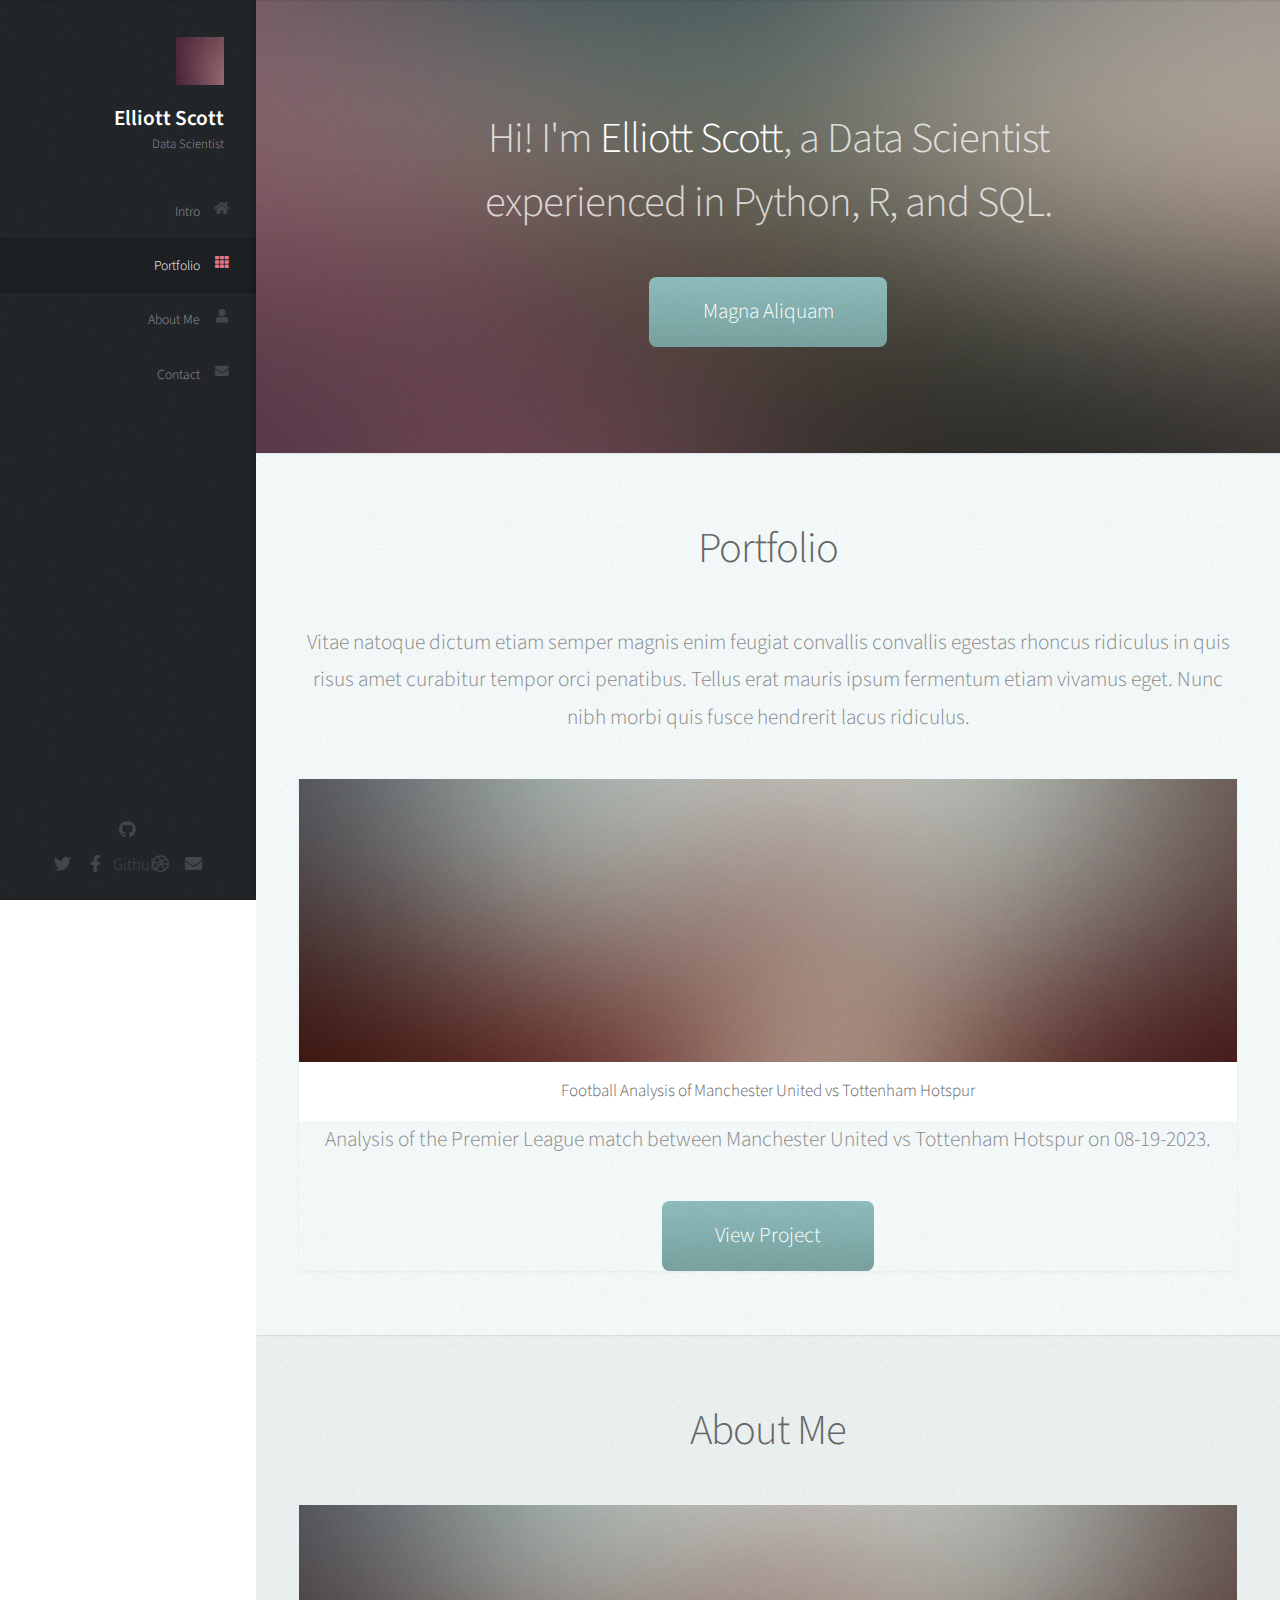
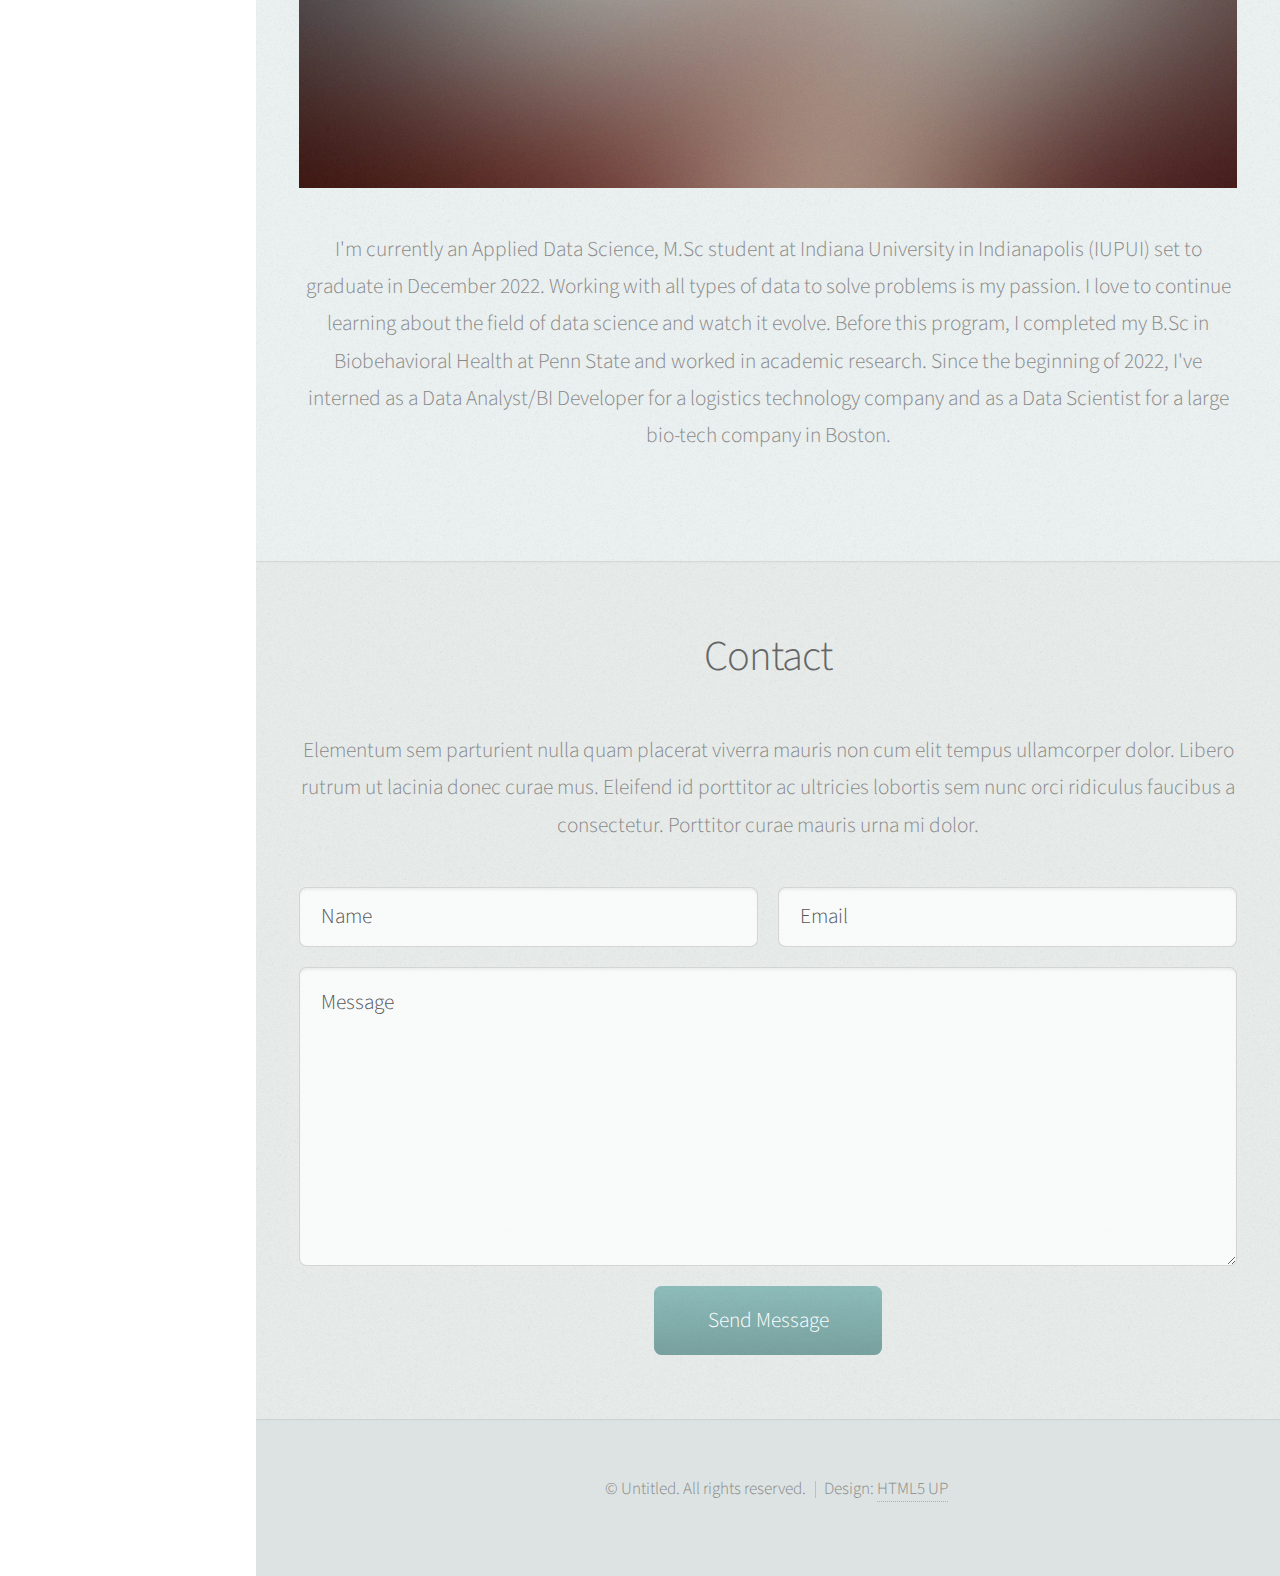
==== commit 78076429: "Updated Portfolio Item" ====
--- a/index.html
+++ b/index.html
@@ -85,18 +85,19 @@
 							Tellus erat mauris ipsum fermentum etiam vivamus eget. Nunc nibh morbi quis
 							fusce hendrerit lacus ridiculus.</p>
 
+							<!-- Portfolio Item -->
 							<div class="row">
-								<div class="col-4 col-12-mobile">
-								</div>
-								<div class="col-4 col-12-mobile">
-								</div>
-								<div class="col-4 col-12-mobile">
+								<div class="col-12">
 									<article class="item">
 										<a href="https://rpubs.com/elliottscott774/fba-man-tot-23" class="image fit"><img src="images/pic08.jpg" alt="" /></a>
 										<header>
 											<h3>Football Analysis of Manchester United vs Tottenham Hotspur</h3>
 										</header>
 										<p>Analysis of the Premier League match between Manchester United vs Tottenham Hotspur on 08-19-2023.</p>
+										<!-- View Project Button -->
+										<footer>
+											<a href="https://rpubs.com/elliottscott774/fba-man-tot-23" class="button">View Project</a>
+										</footer>
 									</article>
 								</div>
 							</div>
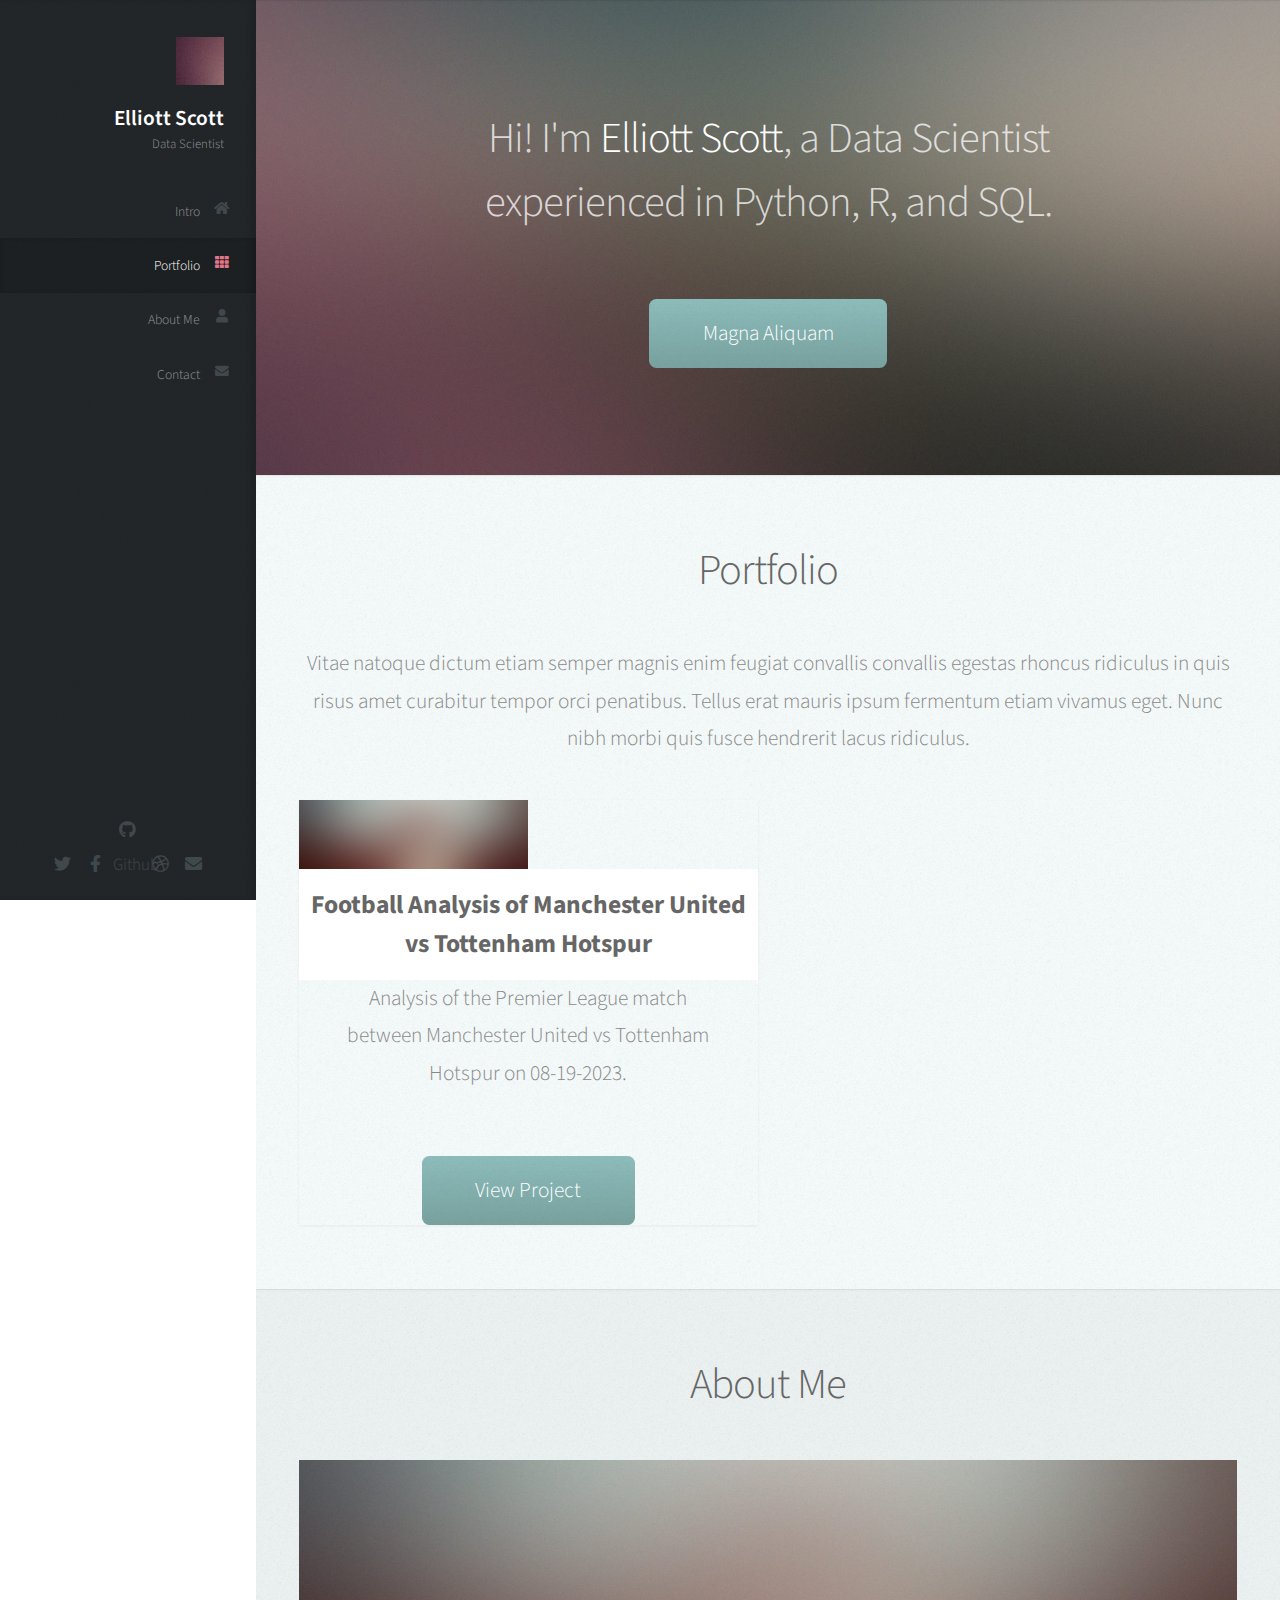
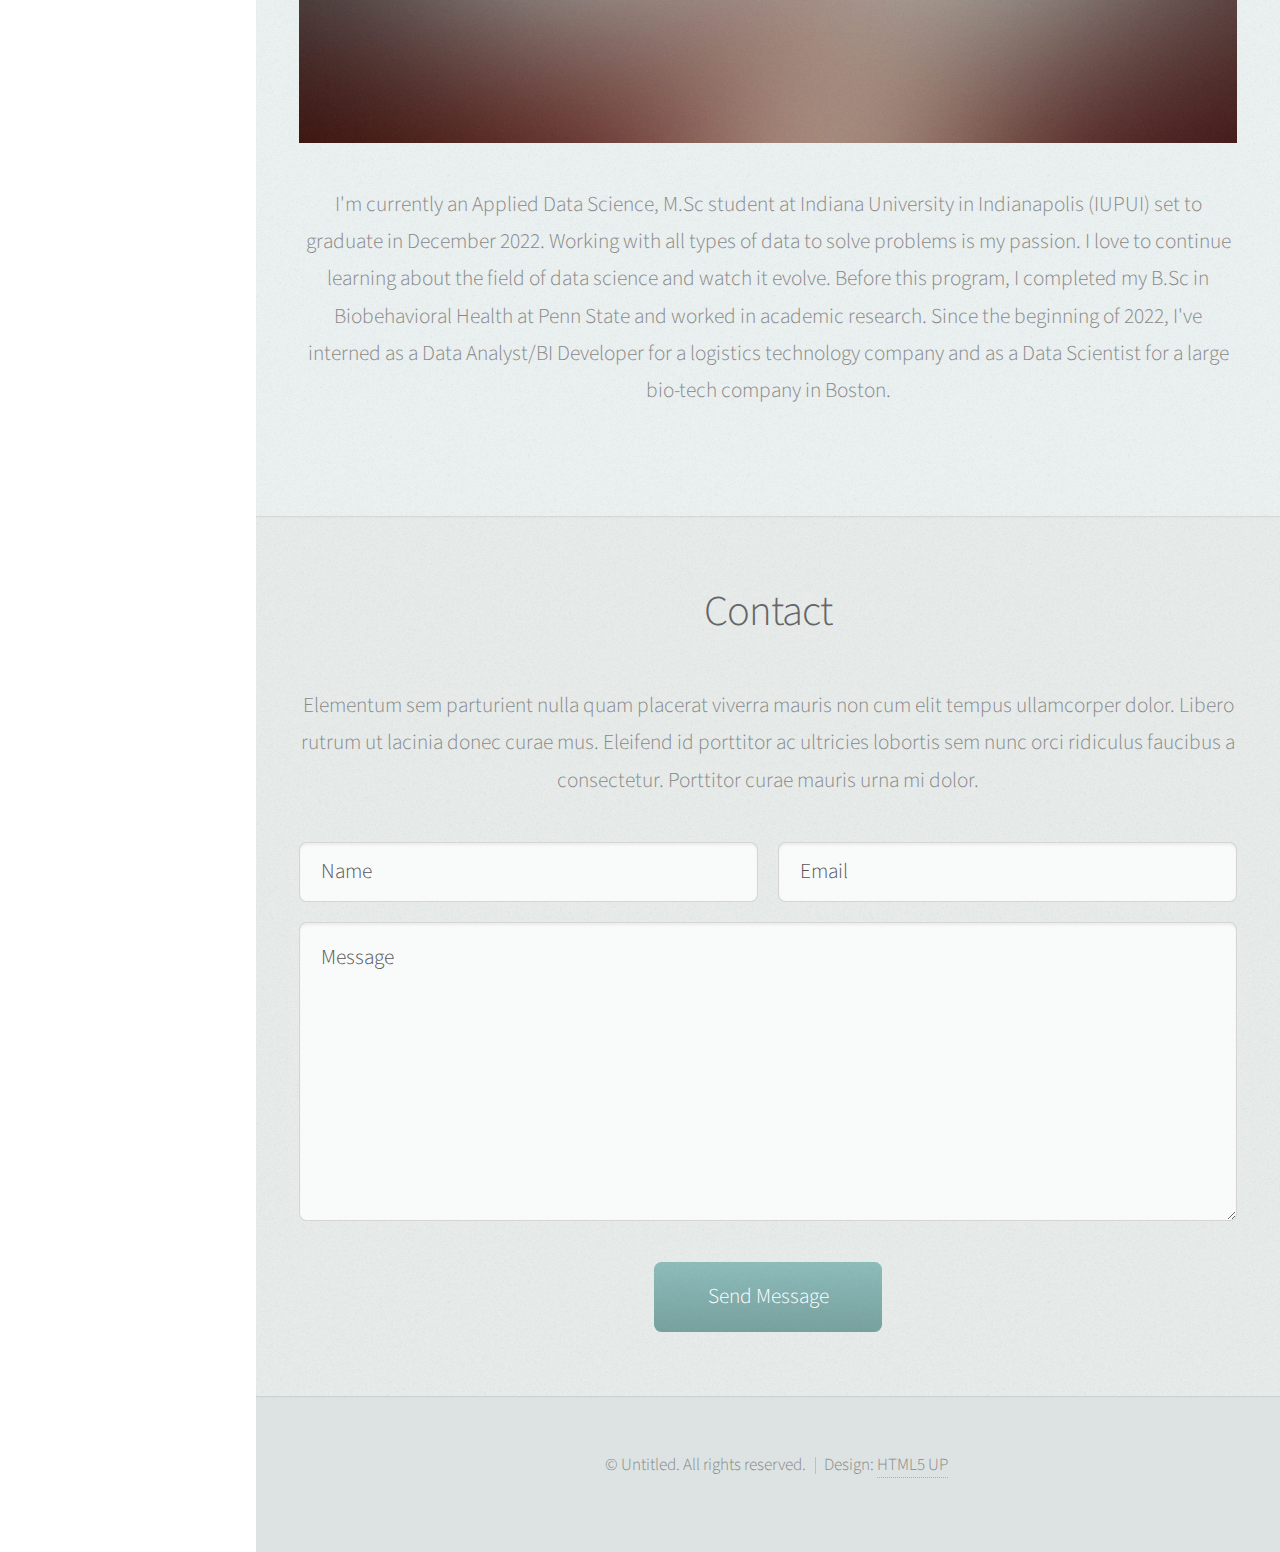
==== commit 0624d96b: "updated font size and bold" ====
--- a/index.html
+++ b/index.html
@@ -4,6 +4,10 @@
 	html5up.net | @ajlkn
 	Free for personal and commercial use under the CCA 3.0 license (html5up.net/license)
 -->
+<meta http-equiv='cache-control' content='no-cache'> 
+<meta http-equiv='expires' content='0'> 
+<meta http-equiv='pragma' content='no-cache'>
+
 <html>
 	<head>
 		<title>Elliott Scott - Portfolio</title>
@@ -87,11 +91,11 @@
 
 							<!-- Portfolio Item -->
 							<div class="row">
-								<div class="col-12">
+								<div class="col-6 col-12-mobile">
 									<article class="item">
-										<a href="https://rpubs.com/elliottscott774/fba-man-tot-23" class="image fit"><img src="images/pic08.jpg" alt="" /></a>
+										<a href="https://rpubs.com/elliottscott774/fba-man-tot-23" class="image fit"><img src="images/pic08.jpg" alt="" style="max-width: 50%;" /></a>
 										<header>
-											<h3>Football Analysis of Manchester United vs Tottenham Hotspur</h3>
+											<h3 style="font-size: 1.5em; font-weight: bold;">Football Analysis of Manchester United vs Tottenham Hotspur</h3>
 										</header>
 										<p>Analysis of the Premier League match between Manchester United vs Tottenham Hotspur on 08-19-2023.</p>
 										<!-- View Project Button -->
--- a/assets/css/main.css
+++ b/assets/css/main.css
@@ -1944,6 +1944,7 @@
 	.button {
 		position: relative;
 		display: inline-block;
+		margin-top: 1em;
 		border-radius: 0.35em;
 		color: #fff !important;
 		text-decoration: none;
@@ -1982,6 +1983,7 @@
 	.item {
 		box-shadow: 0 0.05em 0.15em 0 rgba(0, 0, 0, 0.05);
 		margin-bottom: 40px;
+		text-align: center;
 	}
 
 		.item header {
@@ -1992,8 +1994,17 @@
 		}
 
 			.item header h3 {
-				font-size: 1em;
-			}
+				font-size: 2em; /* Increase the font size */
+    			font-weight: bold; /* Make the title bold */
+    			color: #666; /* Existing color, keep or change as needed */
+    			line-height: 1.5em; /* Existing line height, keep or change as needed */
+			}
+		
+		.item p {
+			margin: 0 auto; /* Center the paragraph */
+			max-width: 80%; /* Match the width to the title */
+			color: #888; /* Existing color, keep or change as needed */
+		}
 
 /* Icons */
 
@@ -2122,6 +2133,8 @@
 			position: absolute;
 			left: 0;
 			top: 0;
+			max-width: 100%; 
+    		height: auto;
 		}
 
 	#nav ul {
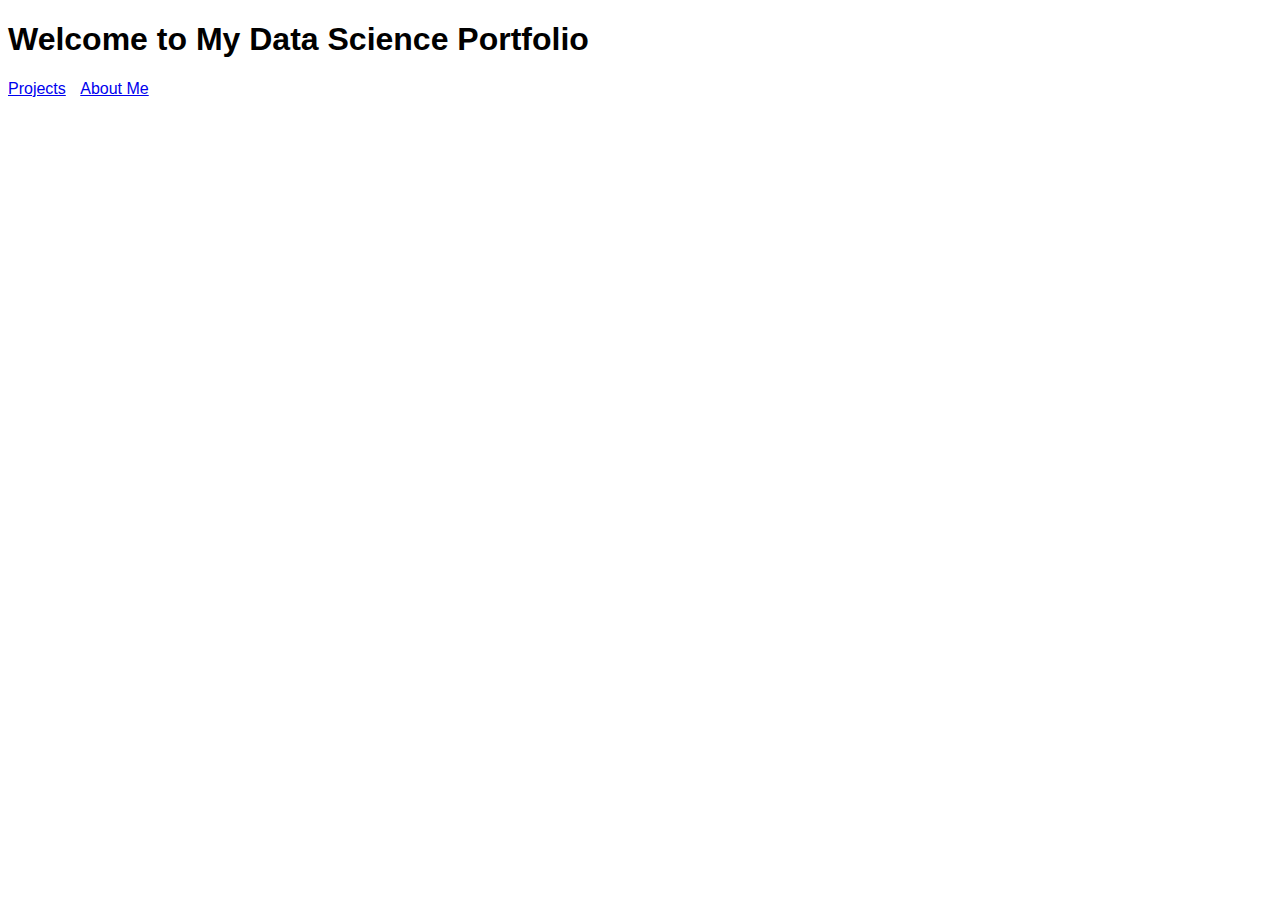
==== commit a9701807: "Initial portfolio setup" ====
--- a/index.html
+++ b/index.html
@@ -1,185 +1,16 @@
-<!DOCTYPE HTML>
-<!--
-	Prologue by HTML5 UP
-	html5up.net | @ajlkn
-	Free for personal and commercial use under the CCA 3.0 license (html5up.net/license)
--->
-<meta http-equiv='cache-control' content='no-cache'> 
-<meta http-equiv='expires' content='0'> 
-<meta http-equiv='pragma' content='no-cache'>
-
+<!DOCTYPE html>
 <html>
-	<head>
-		<title>Elliott Scott - Portfolio</title>
-		<meta charset="utf-8" />
-		<meta name="viewport" content="width=device-width, initial-scale=1, user-scalable=no" />
-		<link rel="stylesheet" href="assets/css/main.css" />
-	</head>
-	<body class="is-preload">
-
-		<!-- Header -->
-			<div id="header">
-
-				<div class="top">
-
-					<!-- Logo -->
-						<div id="logo">
-							<span class="image avatar48"><img src="images/avatar.jpg" alt="" /></span>
-							<h1 id="title">Elliott Scott</h1>
-							<p>Data Scientist</p>
-						</div>
-
-					<!-- Nav -->
-						<nav id="nav">
-							<ul>
-								<li><a href="#top" id="top-link"><span class="icon solid fa-home">Intro</span></a></li>
-								<li><a href="#portfolio" id="portfolio-link"><span class="icon solid fa-th">Portfolio</span></a></li>
-								<li><a href="#about" id="about-link"><span class="icon solid fa-user">About Me</span></a></li>
-								<li><a href="#contact" id="contact-link"><span class="icon solid fa-envelope">Contact</span></a></li>
-							</ul>
-						</nav>
-
-				</div>
-
-				<div class="bottom">
-
-					<!-- Social Icons -->
-						<ul class="icons">
-							<li><a href="#" class="icon brands fa-twitter"><span class="label">Twitter</span></a></li>
-							<li><a href="#" class="icon brands fa-facebook-f"><span class="label">Facebook</span></a></li>
-							<li><a href="#" class="icon brands fa-github"><span the="label">Github</span></a></li>
-							<li><a href="#" class="icon brands fa-dribbble"><span class="label">Dribbble</span></a></li>
-							<li><a href="#" class="icon solid fa-envelope"><span class="label">Email</span></a></li>
-						</ul>
-
-				</div>
-
-			</div>
-
-		<!-- Main -->
-			<div id="main">
-
-				<!-- Intro -->
-					<section id="top" class="one dark cover">
-						<div class="container">
-
-							<header>
-								<h2 class="alt">Hi! I'm <strong>Elliott Scott</strong>, a Data Scientist<br />
-								experienced in Python, R, and SQL.</h2>
-								<p></p>
-							</header>
-
-							<footer>
-								<a href="#portfolio" class="button scrolly">Magna Aliquam</a>
-							</footer>
-
-						</div>
-					</section>
-
-				<!-- Portfolio -->
-					<section id="portfolio" class="two">
-						<div class="container">
-
-							<header>
-								<h2>Portfolio</h2>
-							</header>
-
-							<p>Vitae natoque dictum etiam semper magnis enim feugiat convallis convallis
-							egestas rhoncus ridiculus in quis risus amet curabitur tempor orci penatibus.
-							Tellus erat mauris ipsum fermentum etiam vivamus eget. Nunc nibh morbi quis
-							fusce hendrerit lacus ridiculus.</p>
-
-							<!-- Portfolio Item -->
-							<div class="row">
-								<div class="col-6 col-12-mobile">
-									<article class="item">
-										<a href="https://rpubs.com/elliottscott774/fba-man-tot-23" class="image fit"><img src="images/pic08.jpg" alt="" style="max-width: 50%;" /></a>
-										<header>
-											<h3 style="font-size: 1.5em; font-weight: bold;">Football Analysis of Manchester United vs Tottenham Hotspur</h3>
-										</header>
-										<p>Analysis of the Premier League match between Manchester United vs Tottenham Hotspur on 08-19-2023.</p>
-										<!-- View Project Button -->
-										<footer>
-											<a href="https://rpubs.com/elliottscott774/fba-man-tot-23" class="button">View Project</a>
-										</footer>
-									</article>
-								</div>
-							</div>
-
-						</div>
-					</section>
-
-				<!-- About Me -->
-					<section id="about" class="three">
-						<div class="container">
-
-							<header>
-								<h2>About Me</h2>
-							</header>
-
-							<a href="#" class="image featured"><img src="images/pic08.jpg" alt="" /></a>
-
-							<p>I'm currently an Applied Data Science, 
-								M.Sc student at Indiana University in Indianapolis (IUPUI) set to graduate in December 2022.
-								 Working with all types of data to solve problems is my passion.
-								  I love to continue learning about the field of data science and watch it evolve.
-								   Before this program, I completed my B.Sc in Biobehavioral Health at Penn State
-								    and worked in academic research. Since the beginning of 2022, 
-									I've interned as a Data Analyst/BI Developer for a logistics technology company and
-									 as a Data Scientist for a large bio-tech company in Boston.</p>
-
-						</div>
-					</section>
-
-				<!-- Contact -->
-					<section id="contact" class="four">
-						<div class="container">
-
-							<header>
-								<h2>Contact</h2>
-							</header>
-
-							<p>Elementum sem parturient nulla quam placerat viverra
-							mauris non cum elit tempus ullamcorper dolor. Libero rutrum ut lacinia
-							donec curae mus. Eleifend id porttitor ac ultricies lobortis sem nunc
-							orci ridiculus faucibus a consectetur. Porttitor curae mauris urna mi dolor.</p>
-
-							<form method="post" action="#">
-								<div class="row">
-									<div class="col-6 col-12-mobile"><input type="text" name="name" placeholder="Name" /></div>
-									<div class="col-6 col-12-mobile"><input type="text" name="email" placeholder="Email" /></div>
-									<div class="col-12">
-										<textarea name="message" placeholder="Message"></textarea>
-									</div>
-									<div class="col-12">
-										<input type="submit" value="Send Message" />
-									</div>
-								</div>
-							</form>
-
-						</div>
-					</section>
-
-			</div>
-
-		<!-- Footer -->
-			<div id="footer">
-
-				<!-- Copyright -->
-					<ul class="copyright">
-						<li>&copy; Untitled. All rights reserved.</li><li>Design: <a href="http://html5up.net">HTML5 UP</a></li>
-					</ul>
-
-			</div>
-
-		<!-- Scripts -->
-			<script src="assets/js/jquery.min.js"></script>
-			<script src="assets/js/jquery.scrolly.min.js"></script>
-			<script src="assets/js/jquery.scrollex.min.js"></script>
-			<script src="assets/js/browser.min.js"></script>
-			<script src="assets/js/breakpoints.min.js"></script>
-			<script src="assets/js/util.js"></script>
-			<script src="assets/js/main.js"></script>
-
-	</body>
+<head>
+    <title>My Data Science Portfolio</title>
+    <link rel="stylesheet" href="style.css">
+</head>
+<body>
+    <h1>Welcome to My Data Science Portfolio</h1>
+    <nav>
+        <ul>
+            <li><a href="projects.html">Projects</a></li>
+            <li><a href="about.html">About Me</a></li>
+        </ul>
+    </nav>
+</body>
 </html>--- a/style.css
+++ b/style.css
@@ -0,0 +1,11 @@
+body {
+    font-family: Arial, sans-serif;
+}
+nav ul {
+    list-style-type: none;
+    padding: 0;
+}
+nav ul li {
+    display: inline;
+    margin-right: 10px;
+}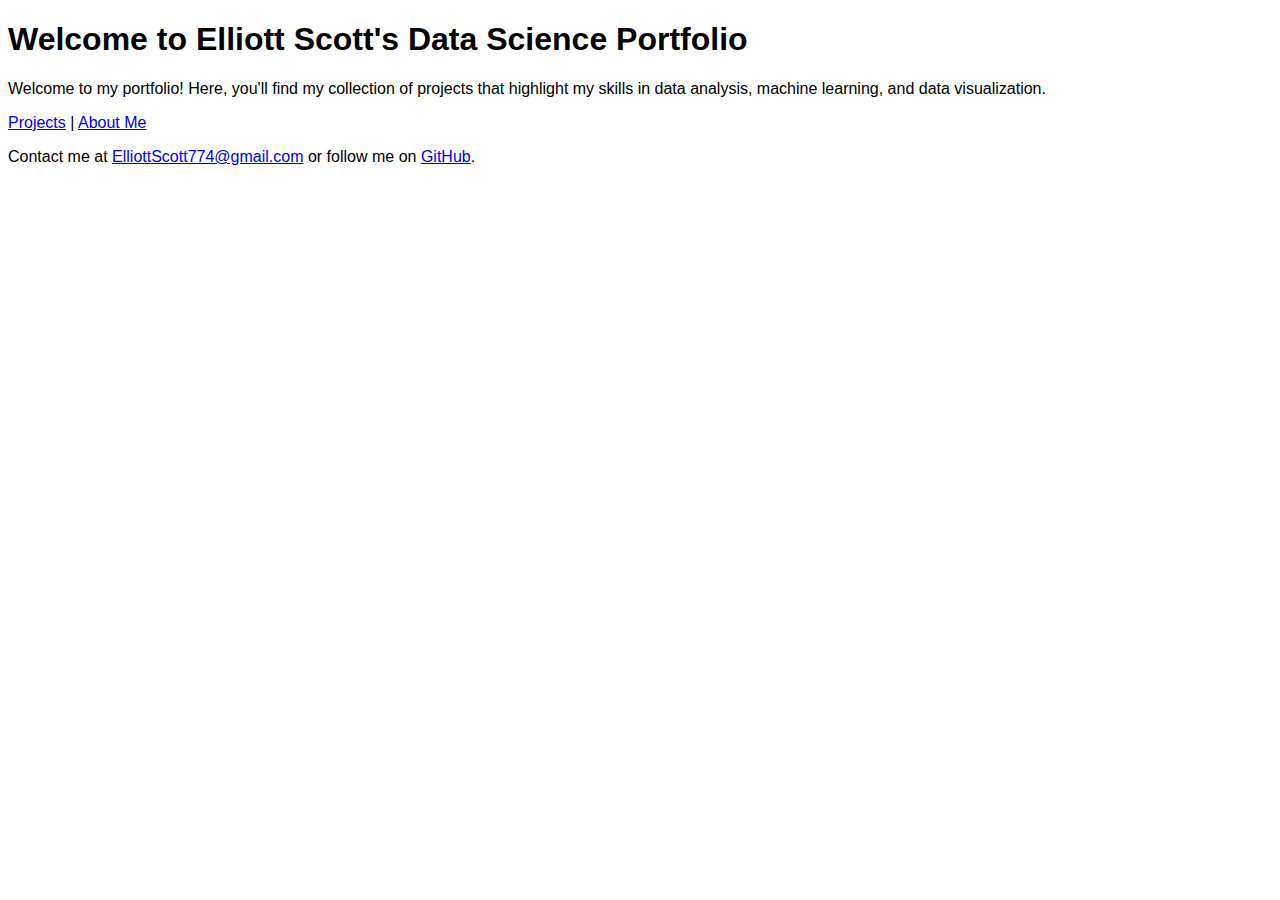
==== commit 84cfeaee: "Version 2" ====
--- a/index.html
+++ b/index.html
@@ -5,12 +5,18 @@
     <link rel="stylesheet" href="style.css">
 </head>
 <body>
-    <h1>Welcome to My Data Science Portfolio</h1>
+    <h1>Welcome to Elliott Scott's Data Science Portfolio</h1>
+    <p>Welcome to my portfolio! Here, you'll find my collection of projects that highlight my skills in data analysis, machine learning, and data visualization.</p>
     <nav>
         <ul>
-            <li><a href="projects.html">Projects</a></li>
-            <li><a href="about.html">About Me</a></li>
+            <li>
+                <a href="projects.html">Projects</a> |
+                <a href="about.html">About Me</a> 
+            </li>
         </ul>
     </nav>
+    <footer>
+        <p>Contact me at <a href="mailto:ElliottScott774@gmail.com">ElliottScott774@gmail.com</a> or follow me on <a href="https://github.com/elliottscott774" target="_blank">GitHub</a>.</p>
+    </footer>
 </body>
 </html>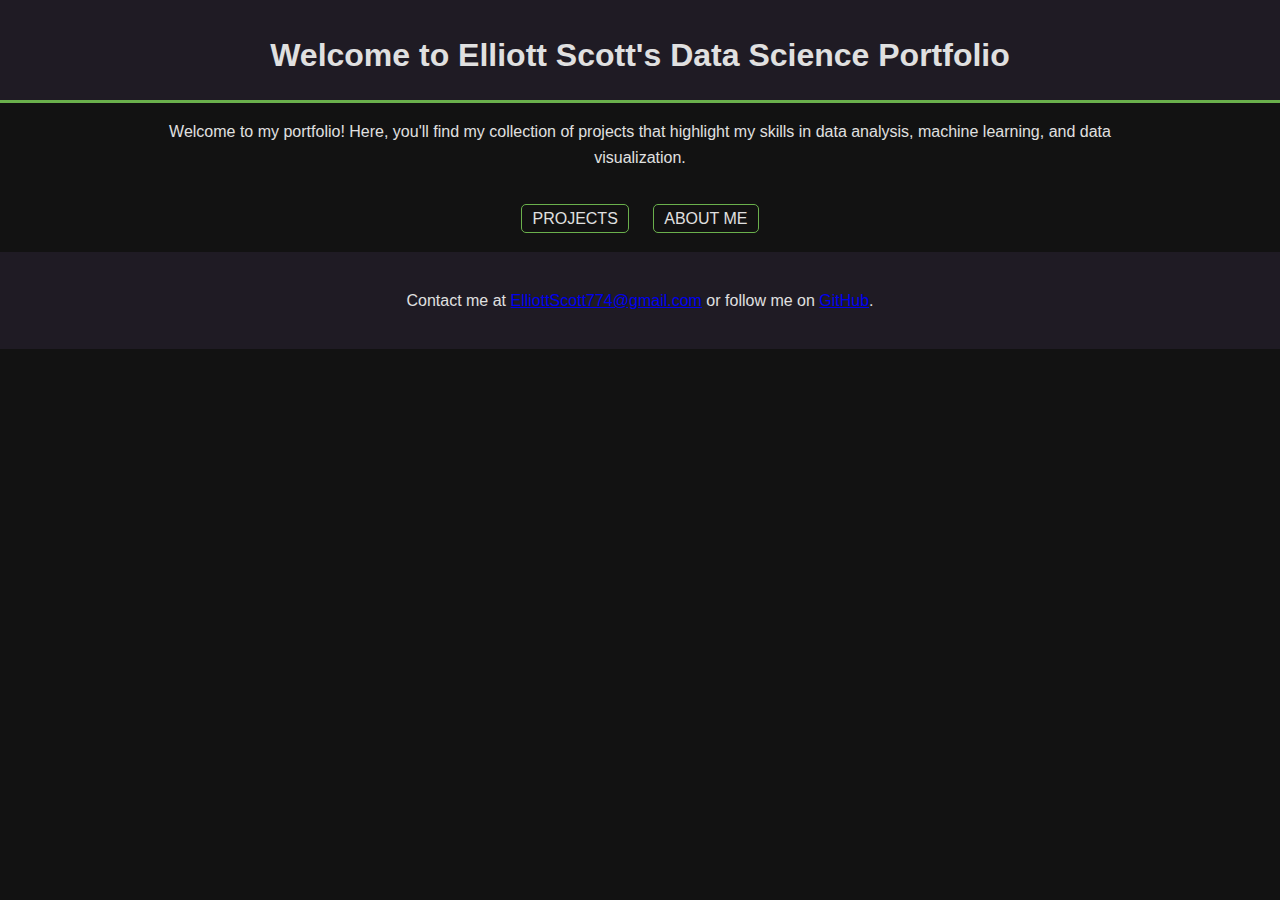
==== commit 36e22526: "Updated styling" ====
--- a/index.html
+++ b/index.html
@@ -1,22 +1,80 @@
 <!DOCTYPE html>
-<html>
+<html lang="en">
 <head>
+    <meta charset="UTF-8">
+    <meta name="viewport" content="width=device-width, initial-scale=1.0">
     <title>My Data Science Portfolio</title>
-    <link rel="stylesheet" href="style.css">
+    <style>
+        body {
+            background-color: #121212;
+            color: #E0E0E0;
+            font-family: 'Arial', sans-serif;
+            margin: 0;
+            padding: 0;
+            line-height: 1.6;
+            text-align: center;
+        }
+        .container {
+            width: 80%;
+            margin: auto;
+            overflow: hidden;
+            text-align: center;
+        }
+        header {
+            background: #1F1B24;
+            color: #E0E0E0;
+            padding-top: 30px;
+            min-height: 70px;
+            border-bottom: #6AB04C 3px solid;
+        }
+        header h1 {
+            margin: 0;
+        }
+        nav {
+            margin: 20px 0;
+        }
+        nav ul {
+            padding: 0;
+            list-style: none;
+        }
+        nav li {
+            display: inline;
+        }
+        nav a {
+            color: #E0E0E0;
+            font-size: 16px;
+            text-decoration: none;
+            text-transform: uppercase;
+            margin: 0 10px;
+            border: 1px solid #6AB04C;
+            padding: 5px 10px;
+            border-radius: 5px;
+        }
+        footer {
+            padding: 20px;
+            margin-top: 20px;
+            color: #E0E0E0;
+            background-color: #1F1B24;
+        }
+    </style>
 </head>
 <body>
-    <h1>Welcome to Elliott Scott's Data Science Portfolio</h1>
-    <p>Welcome to my portfolio! Here, you'll find my collection of projects that highlight my skills in data analysis, machine learning, and data visualization.</p>
+    <header>
+        <div class="container">
+            <h1>Welcome to Elliott Scott's Data Science Portfolio</h1>
+        </div>
+    </header>
+    <div class="container">
+        <p>Welcome to my portfolio! Here, you'll find my collection of projects that highlight my skills in data analysis, machine learning, and data visualization.</p>
+    </div>
     <nav>
         <ul>
-            <li>
-                <a href="projects.html">Projects</a> |
-                <a href="about.html">About Me</a> 
-            </li>
+            <li><a href="projects.html">Projects</a></li>
+            <li><a href="about.html">About Me</a></li>
         </ul>
     </nav>
     <footer>
         <p>Contact me at <a href="mailto:ElliottScott774@gmail.com">ElliottScott774@gmail.com</a> or follow me on <a href="https://github.com/elliottscott774" target="_blank">GitHub</a>.</p>
     </footer>
 </body>
-</html>+</html>
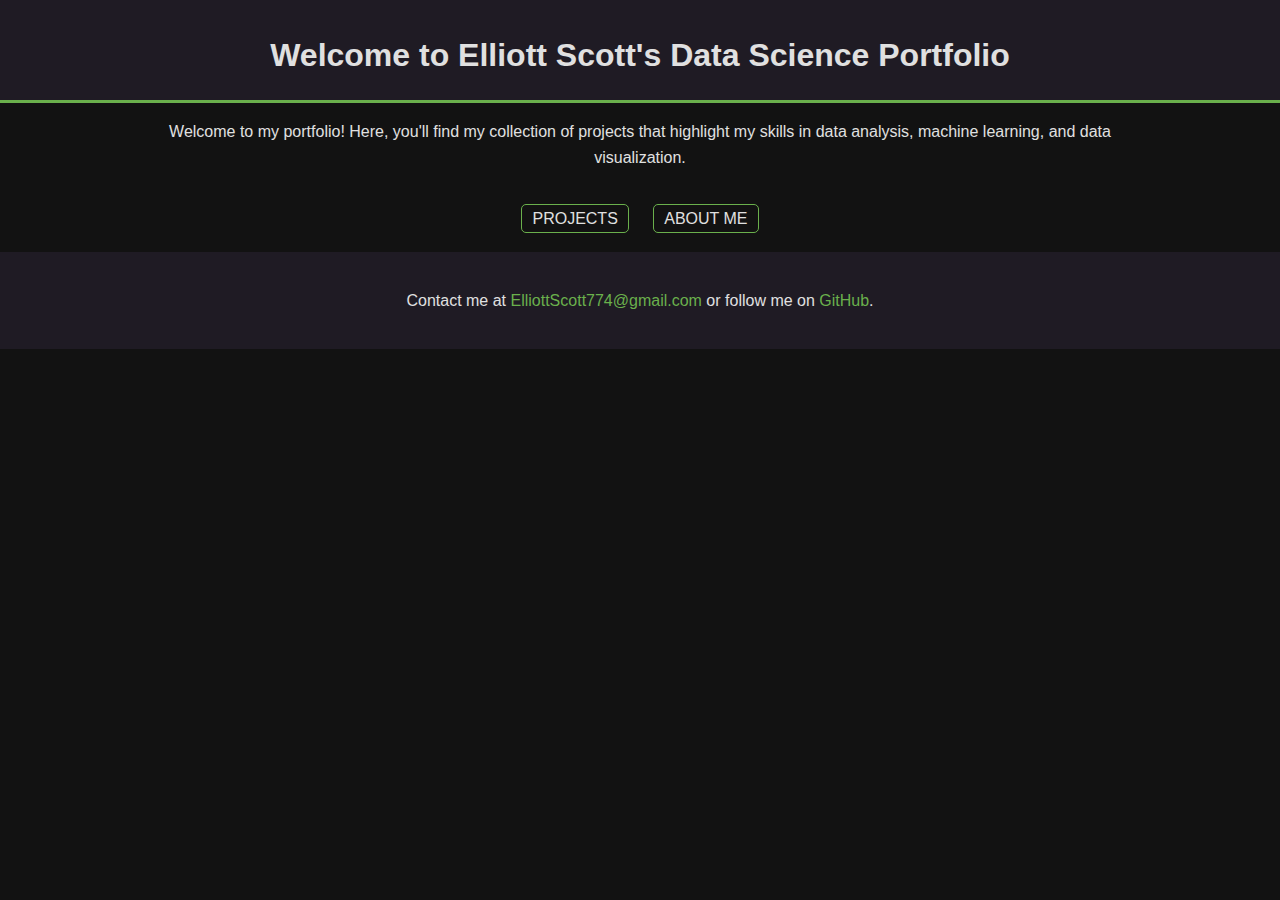
==== commit 41e2bdf0: "Changed color of links" ====
--- a/index.html
+++ b/index.html
@@ -56,6 +56,13 @@
             color: #E0E0E0;
             background-color: #1F1B24;
         }
+        footer a {
+            color: #6AB04C;
+            text-decoration: none;
+        }
+        footer a:hover {
+            text-decoration: underline;
+        }
     </style>
 </head>
 <body>
